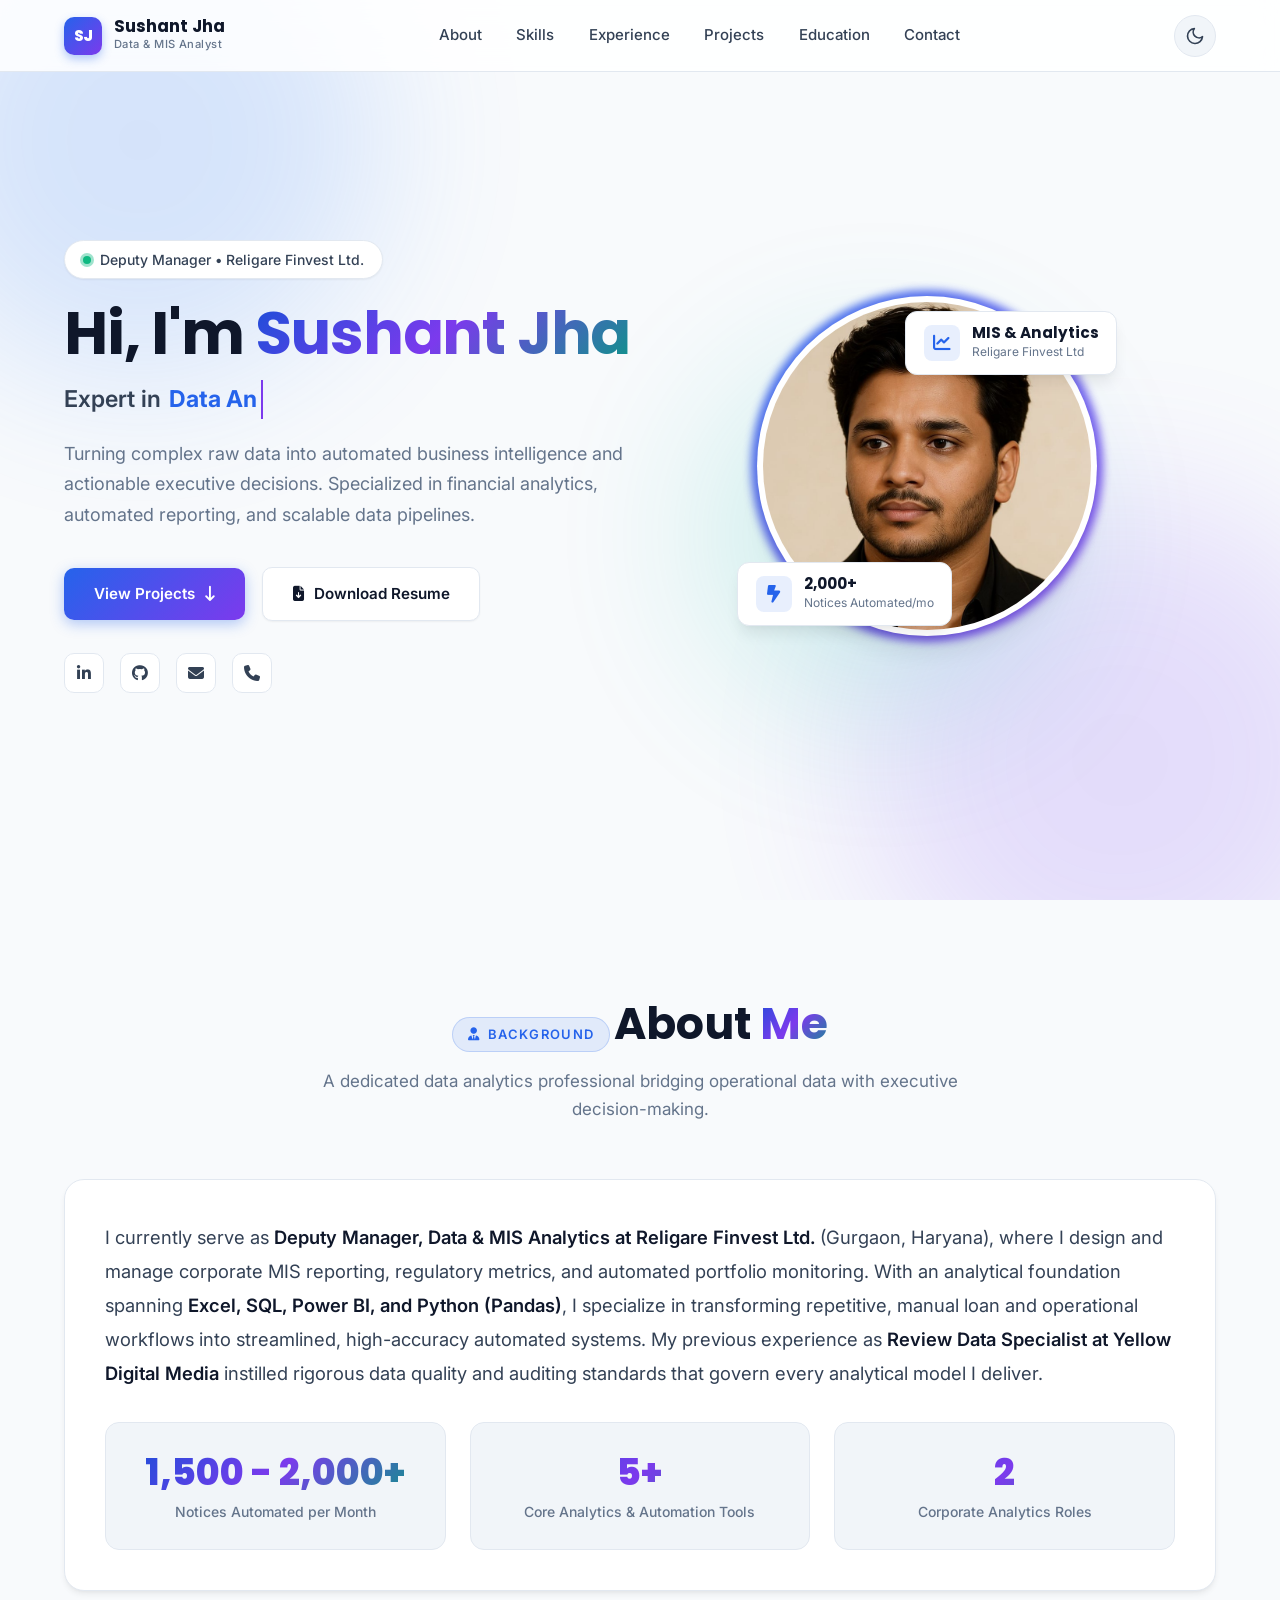
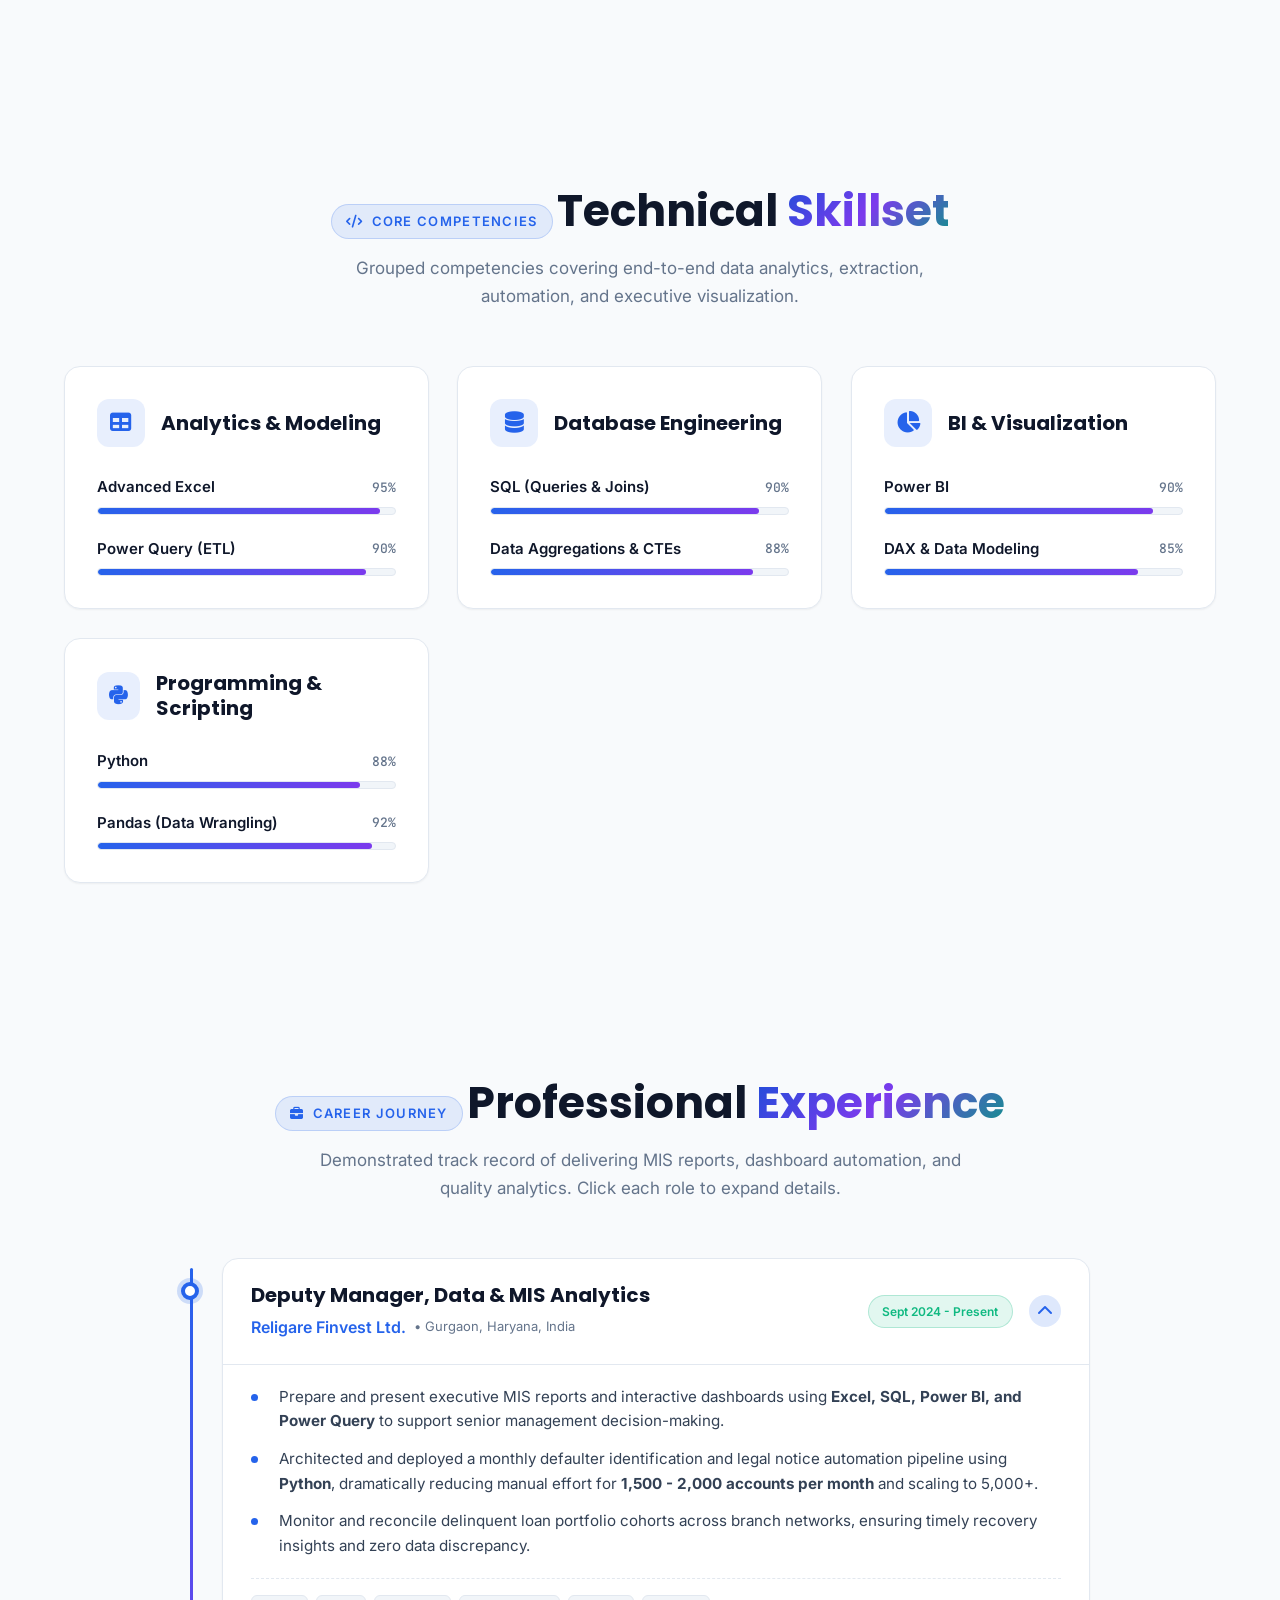
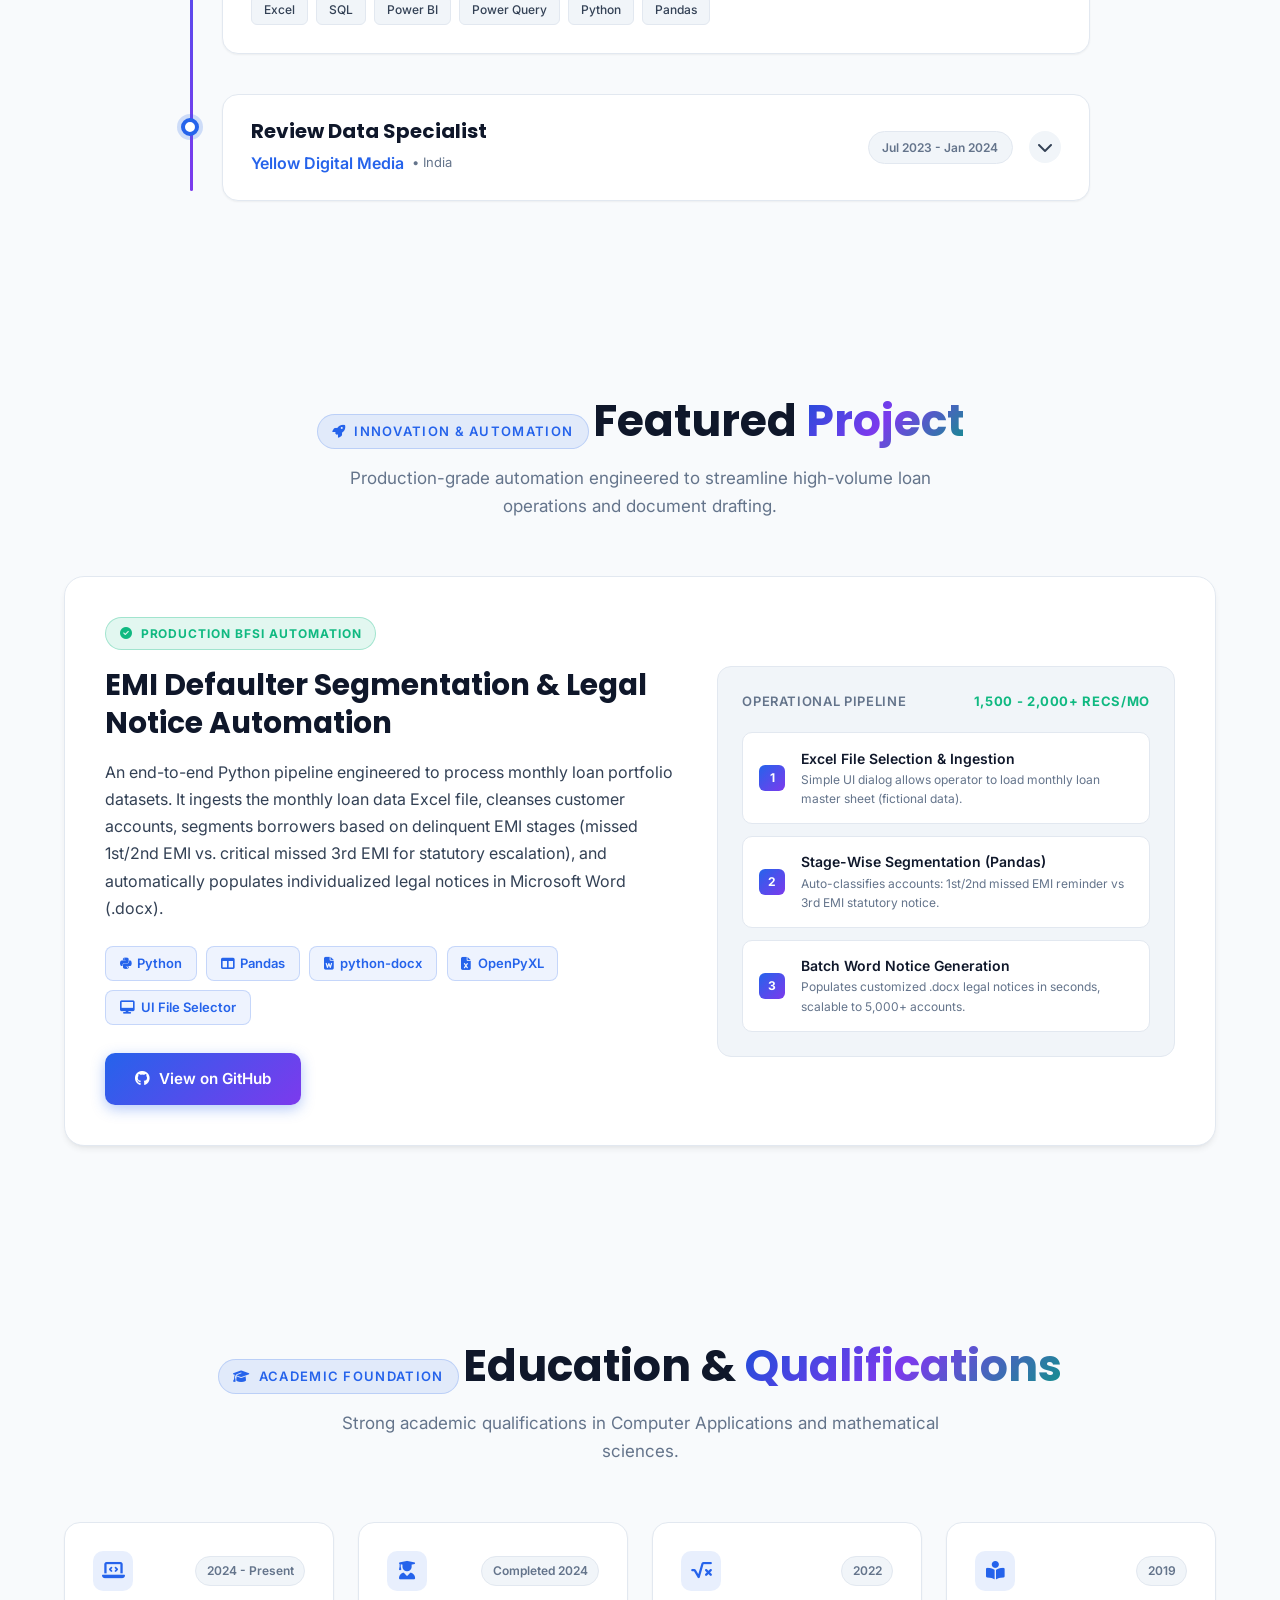
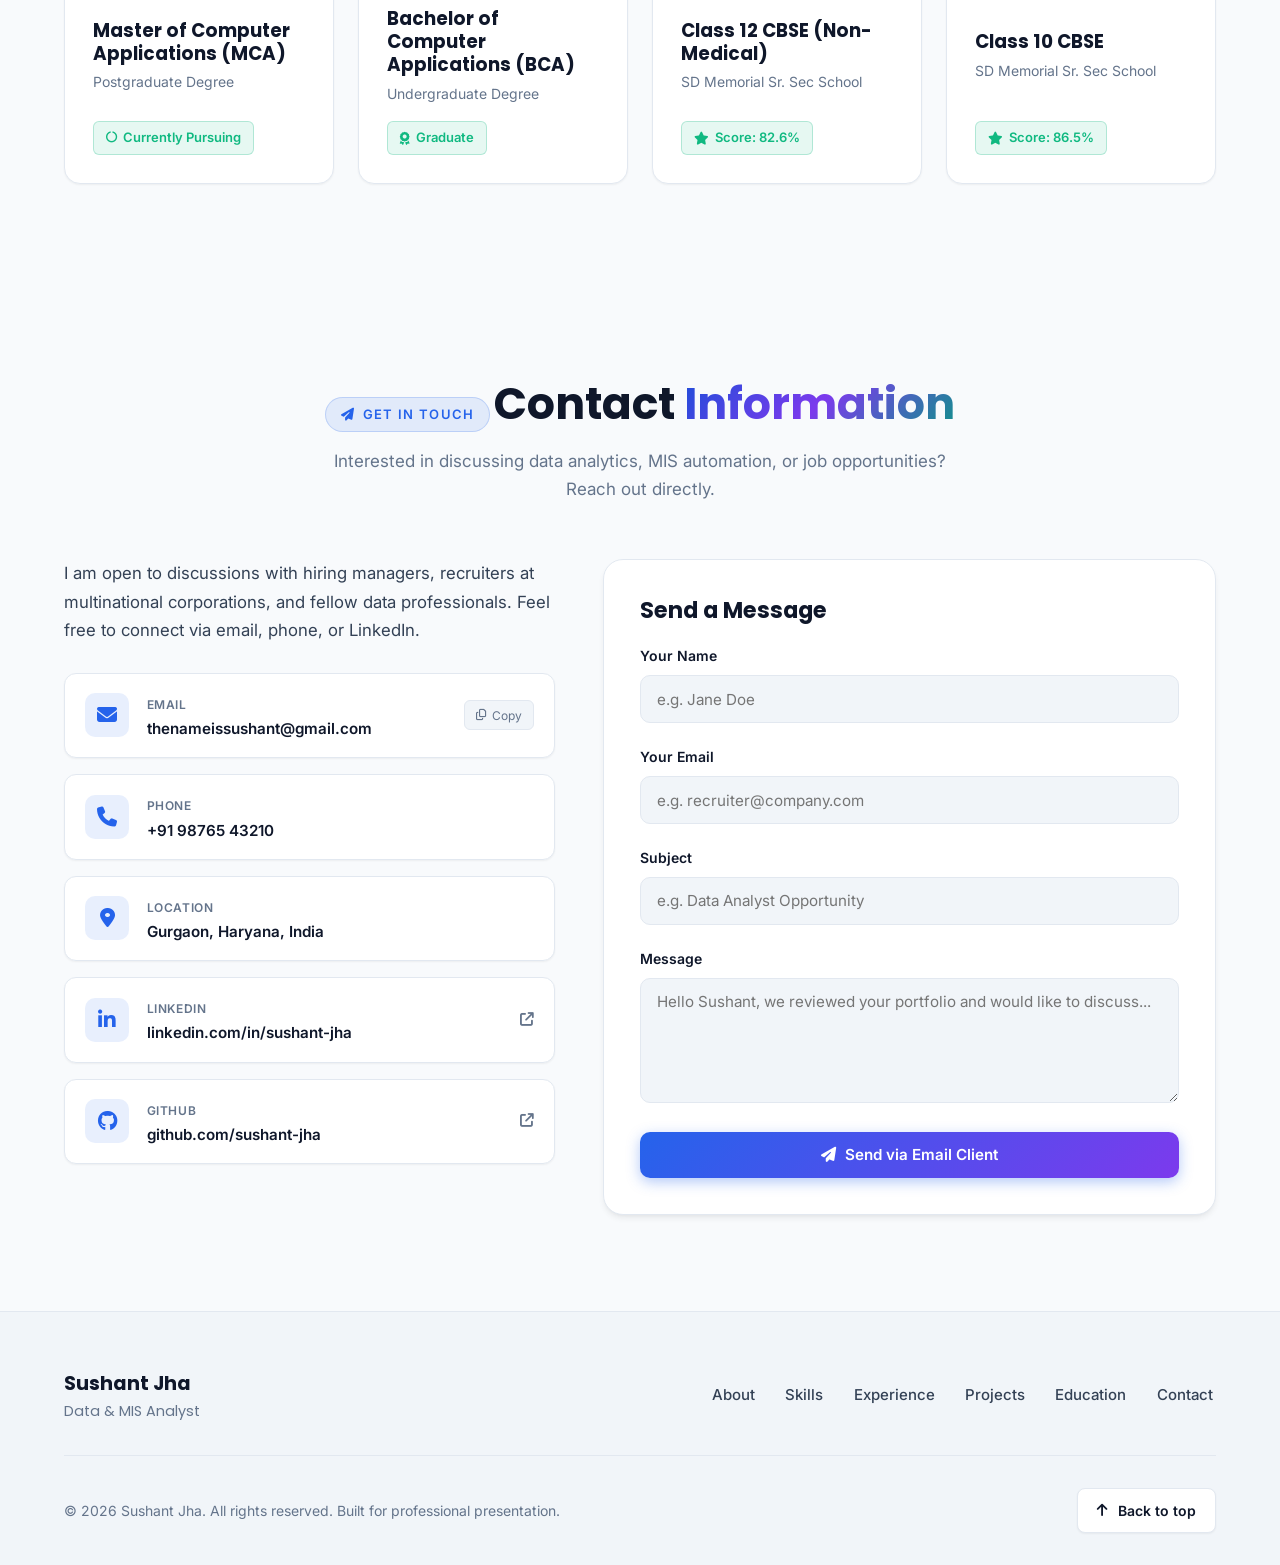
==== index.html @ 8750262b "Add files via upload" ====
<!DOCTYPE html>
<html lang="en" data-theme="light">
<head>
  <meta charset="UTF-8" />
  <meta name="viewport" content="width=device-width, initial-scale=1.0" />
  <title>Sushant Jha | Data & MIS Analyst</title>
  
  <!-- SEO & Social Meta Tags -->
  <meta name="description" content="Portfolio of Sushant Jha - Deputy Manager, Data & MIS Analytics at Religare Finvest Ltd. Specializing in Excel, SQL, Power BI, and Python automation." />
  <meta name="keywords" content="Sushant Jha, Data Analyst, MIS Analyst, Power BI, SQL, Python, Pandas, Excel, Religare Finvest, Portfolio" />
  <meta name="author" content="Sushant Jha" />
  
  <!-- Open Graph / Facebook / LinkedIn -->
  <meta property="og:type" content="website" />
  <meta property="og:title" content="Sushant Jha | Data & MIS Analyst" />
  <meta property="og:description" content="Professional portfolio of Sushant Jha. Turning complex raw data into automated business intelligence and actionable executive decisions." />
  <meta property="og:site_name" content="Sushant Jha Portfolio" />
  
  <!-- Twitter Card -->
  <meta name="twitter:card" content="summary_large_image" />
  <meta name="twitter:title" content="Sushant Jha | Data & MIS Analyst" />
  <meta name="twitter:description" content="Professional portfolio of Sushant Jha. Turning complex raw data into automated business intelligence and actionable executive decisions." />
  
  <!-- Favicon (Data analytics visual icon) -->
  <link rel="icon" type="image/svg+xml" href="data:image/svg+xml,<svg xmlns='http://www.w3.org/2000/svg' viewBox='0 0 24 24' fill='none' stroke='%232563eb' stroke-width='2.2' stroke-linecap='round' stroke-linejoin='round'><rect x='3' y='3' width='18' height='18' rx='4'/><path d='M8 17V12'/><path d='M12 17V8'/><path d='M16 17v-4'/></svg>" />

  <!-- Google Fonts: Inter & Poppins -->
  <link rel="preconnect" href="https://fonts.googleapis.com" />
  <link rel="preconnect" href="https://fonts.gstatic.com" crossorigin />
  <link href="https://fonts.googleapis.com/css2?family=Inter:wght@300;400;500;600;700;800&family=JetBrains+Mono:wght@400;500;600&family=Poppins:wght@500;600;700;800&display=swap" rel="stylesheet" />

  <!-- Font Awesome CDN for Icons -->
  <link rel="stylesheet" href="https://cdnjs.cloudflare.com/ajax/libs/font-awesome/6.5.1/css/all.min.css" integrity="sha512-DTOQO9RWCH3ppGqcWaEA1BIZOC6xxalwEsw9c2QQeAIftl+Vegovlnee1c9QX4TctnWMn13TZye+giMm8e2LwA==" crossorigin="anonymous" referrerpolicy="no-referrer" />

  <!-- Stylesheet -->
  <link rel="stylesheet" href="style.css" />
</head>
<body>

  <!-- Top Scroll Progress Bar -->
  <div id="scroll-progress" aria-hidden="true"></div>

  <!-- Sticky Navbar -->
  <header class="navbar" role="banner">
    <div class="container navbar-container">
      <!-- Brand Logo / Identity -->
      <a href="#hero" class="nav-brand" aria-label="Sushant Jha Portfolio Home">
        <div class="brand-badge" aria-hidden="true">SJ</div>
        <div class="brand-text">
          <span class="brand-name" data-config="name">Sushant Jha</span>
          <span class="brand-role" data-config="title">Data & MIS Analyst</span>
        </div>
      </a>

      <!-- Desktop & Mobile Navigation Menu -->
      <nav id="nav-menu" class="nav-menu" role="navigation" aria-label="Main Navigation">
        <a href="#about" class="nav-link">About</a>
        <a href="#skills" class="nav-link">Skills</a>
        <a href="#experience" class="nav-link">Experience</a>
        <a href="#projects" class="nav-link">Projects</a>
        <a href="#education" class="nav-link">Education</a>
        <a href="#contact" class="nav-link">Contact</a>
      </nav>

      <!-- Nav Actions (Theme Toggle & Hamburger) -->
      <div class="nav-actions">
        <!-- Day/Night Mode Switch -->
        <button id="theme-toggle-btn" class="theme-toggle" type="button" aria-label="Toggle theme mode" title="Toggle light and dark theme">
          <!-- Sun Icon (shown in dark mode) -->
          <svg class="sun-icon" viewBox="0 0 24 24" fill="none" stroke="currentColor" stroke-width="2" stroke-linecap="round" stroke-linejoin="round" aria-hidden="true">
            <circle cx="12" cy="12" r="5"></circle>
            <line x1="12" y1="1" x2="12" y2="3"></line>
            <line x1="12" y1="21" x2="12" y2="23"></line>
            <line x1="4.22" y1="4.22" x2="5.64" y2="5.64"></line>
            <line x1="18.36" y1="18.36" x2="19.78" y2="19.78"></line>
            <line x1="1" y1="12" x2="3" y2="12"></line>
            <line x1="21" y1="12" x2="23" y2="12"></line>
            <line x1="4.22" y1="19.78" x2="5.64" y2="18.36"></line>
            <line x1="18.36" y1="5.64" x2="19.78" y2="4.22"></line>
          </svg>
          <!-- Moon Icon (shown in light mode) -->
          <svg class="moon-icon" viewBox="0 0 24 24" fill="none" stroke="currentColor" stroke-width="2" stroke-linecap="round" stroke-linejoin="round" aria-hidden="true">
            <path d="M21 12.79A9 9 0 1 1 11.21 3 7 7 0 0 0 21 12.79z"></path>
          </svg>
        </button>

        <!-- Mobile Hamburger Button -->
        <button id="hamburger-btn" class="hamburger" type="button" aria-label="Toggle navigation drawer" aria-expanded="false" aria-controls="nav-menu">
          <span></span>
          <span></span>
          <span></span>
        </button>
      </div>
    </div>
  </header>

  <!-- Mobile Drawer Overlay Backdrop -->
  <div id="nav-overlay" class="nav-menu-overlay" aria-hidden="true"></div>

  <main id="main-content">

    <!-- ======================================================================
         1. HERO / INTRO SECTION
         ====================================================================== -->
    <section id="hero" class="hero" aria-label="Introduction">
      <!-- Background Ambient Glow Shapes -->
      <div class="hero-ambient" aria-hidden="true">
        <div class="ambient-orb orb-1"></div>
        <div class="ambient-orb orb-2"></div>
        <div class="ambient-orb orb-3"></div>
      </div>

      <div class="container">
        <div class="hero-grid">
          <!-- Left Column: Copy & CTAs -->
          <div class="hero-content reveal-left">
            <div class="hero-badge">
              <span class="status-dot"></span>
              <span>Deputy Manager &bull; Religare Finvest Ltd.</span>
            </div>

            <h1 class="hero-title">
              Hi, I'm <span class="name-highlight" data-config="name">Sushant Jha</span>
            </h1>

            <div class="hero-role-wrapper">
              <span>Expert in </span>
              <span id="typed-text" class="typed-text"></span>
            </div>

            <p class="hero-tagline">
              Turning complex raw data into automated business intelligence and actionable executive decisions. Specialized in financial analytics, automated reporting, and scalable data pipelines.
            </p>

            <div class="hero-cta">
              <a href="#projects" class="btn btn-primary">
                <span>View Projects</span>
                <i class="fa-solid fa-arrow-down-long" aria-hidden="true"></i>
              </a>
              <a href="./Sushant_Jha_Analyst.pdf" class="btn btn-secondary btn-resume" download>
                <i class="fa-solid fa-file-arrow-down" aria-hidden="true"></i>
                <span>Download Resume</span>
              </a>
            </div>

            <!-- Social Links -->
            <div class="hero-socials">
              <a href="https://www.linkedin.com/in/thenameissushant/" data-config="linkedin" class="social-icon-btn" aria-label="LinkedIn Profile" title="LinkedIn">
                <i class="fa-brands fa-linkedin-in" aria-hidden="true"></i>
              </a>
              <a href="https://github.com/thenameissushant" data-config="github" class="social-icon-btn" aria-label="GitHub Profile" title="GitHub">
                <i class="fa-brands fa-github" aria-hidden="true"></i>
              </a>
              <a href="mailto:@thenameissushant@gmail.com" data-config="email" class="social-icon-btn" aria-label="Send Email" title="Email Me">
                <i class="fa-solid fa-envelope" aria-hidden="true"></i>
              </a>
              <a href="#" data-config="phone" class="social-icon-btn" aria-label="Call Phone" title="Call Me">
                <i class="fa-solid fa-phone" aria-hidden="true"></i>
              </a>
            </div>
          </div>

          <!-- Right Column: Visual Avatar with Gradient Ring -->  
                <div class="avatar-wrapper">
                  <div class="avatar-gradient-ring" aria-hidden="true"></div>

                  <div class="avatar-container">
                    <img
                      id="profile-image"
                      class="profile-img"
                      src="./Sush.jpeg"
                      alt="Sushant Jha - Data & MIS Analyst"
                    />
                  </div>

                  <!-- Floating Stat Badges -->
                  <div class="floating-stat-badge stat-badge-1" aria-hidden="true">
                    <div class="stat-badge-icon">
                      <i class="fa-solid fa-bolt-lightning"></i>
                    </div>
                    <div class="stat-badge-info">
                      <h5>2,000+</h5>
                      <p>Notices Automated/mo</p>
                    </div>
                  </div>

                  <div class="floating-stat-badge stat-badge-2" aria-hidden="true">
                    <div class="stat-badge-icon">
                      <i class="fa-solid fa-chart-line"></i>
                    </div>
                    <div class="stat-badge-info">
                      <h5>MIS & Analytics</h5>
                      <p>Religare Finvest Ltd</p>
                    </div>
                  </div>
                </div>
              </div>
            </div>
          </div>
        </div>
      </div>
    </section>

    <!-- ======================================================================
         2. ABOUT SECTION
         ====================================================================== -->
    <section id="about" class="section" aria-label="About Me">
      <div class="container">
        <div class="section-header reveal">
          <span class="section-tag">
            <i class="fa-solid fa-user-tie" aria-hidden="true"></i>
            Background
          </span>
          <h2 class="section-title">
            About <span class="gradient-text">Me</span>
          </h2>
          <p class="section-subtitle">
            A dedicated data analytics professional bridging operational data with executive decision-making.
          </p>
        </div>

        <div class="about-grid">
          <div class="about-card reveal">
            <p class="about-narrative">
              I currently serve as <strong>Deputy Manager, Data & MIS Analytics at Religare Finvest Ltd.</strong> (Gurgaon, Haryana), where I design and manage corporate MIS reporting, regulatory metrics, and automated portfolio monitoring. With an analytical foundation spanning <strong>Excel, SQL, Power BI, and Python (Pandas)</strong>, I specialize in transforming repetitive, manual loan and operational workflows into streamlined, high-accuracy automated systems. My previous experience as <strong>Review Data Specialist at Yellow Digital Media</strong> instilled rigorous data quality and auditing standards that govern every analytical model I deliver.
            </p>

            <!-- 3 Animated Counters -->
            <div class="counters-grid">
              <div class="counter-item">
                <div class="counter-value-wrapper">
                  <span class="counter-number" data-target="1500-2000+">0</span>
                </div>
                <div class="counter-label">Notices Automated per Month</div>
              </div>

              <div class="counter-item">
                <div class="counter-value-wrapper">
                  <span class="counter-number" data-target="5+">0</span>
                </div>
                <div class="counter-label">Core Analytics & Automation Tools</div>
              </div>

              <div class="counter-item">
                <div class="counter-value-wrapper">
                  <span class="counter-number" data-target="2">0</span>
                </div>
                <div class="counter-label">Corporate Analytics Roles</div>
              </div>
            </div>
          </div>
        </div>
      </div>
    </section>

    <!-- ======================================================================
         3. SKILLS SECTION
         ====================================================================== -->
    <section id="skills" class="section" aria-label="Skills & Expertise">
      <div class="container">
        <div class="section-header reveal">
          <span class="section-tag">
            <i class="fa-solid fa-code" aria-hidden="true"></i>
            Core Competencies
          </span>
          <h2 class="section-title">
            Technical <span class="gradient-text">Skillset</span>
          </h2>
          <p class="section-subtitle">
            Grouped competencies covering end-to-end data analytics, extraction, automation, and executive visualization.
          </p>
        </div>

        <div class="skills-grid">
          <!-- Group 1: Analytics -->
          <div class="skill-category-card reveal delay-1">
            <div class="category-header">
              <div class="category-icon">
                <i class="fa-solid fa-table" aria-hidden="true"></i>
              </div>
              <h3 class="category-title">Analytics & Modeling</h3>
            </div>
            <div class="skill-list">
              <div class="skill-item">
                <div class="skill-meta">
                  <span class="skill-name">Advanced Excel</span>
                  <span class="skill-pct">95%</span>
                </div>
                <div class="skill-bar-bg">
                  <div class="skill-bar-fill" data-percent="95%"></div>
                </div>
              </div>
              <div class="skill-item">
                <div class="skill-meta">
                  <span class="skill-name">Power Query (ETL)</span>
                  <span class="skill-pct">90%</span>
                </div>
                <div class="skill-bar-bg">
                  <div class="skill-bar-fill" data-percent="90%"></div>
                </div>
              </div>
            </div>
          </div>

          <!-- Group 2: Database -->
          <div class="skill-category-card reveal delay-2">
            <div class="category-header">
              <div class="category-icon">
                <i class="fa-solid fa-database" aria-hidden="true"></i>
              </div>
              <h3 class="category-title">Database Engineering</h3>
            </div>
            <div class="skill-list">
              <div class="skill-item">
                <div class="skill-meta">
                  <span class="skill-name">SQL (Queries & Joins)</span>
                  <span class="skill-pct">90%</span>
                </div>
                <div class="skill-bar-bg">
                  <div class="skill-bar-fill" data-percent="90%"></div>
                </div>
              </div>
              <div class="skill-item">
                <div class="skill-meta">
                  <span class="skill-name">Data Aggregations & CTEs</span>
                  <span class="skill-pct">88%</span>
                </div>
                <div class="skill-bar-bg">
                  <div class="skill-bar-fill" data-percent="88%"></div>
                </div>
              </div>
            </div>
          </div>

          <!-- Group 3: Visualization -->
          <div class="skill-category-card reveal delay-3">
            <div class="category-header">
              <div class="category-icon">
                <i class="fa-solid fa-chart-pie" aria-hidden="true"></i>
              </div>
              <h3 class="category-title">BI & Visualization</h3>
            </div>
            <div class="skill-list">
              <div class="skill-item">
                <div class="skill-meta">
                  <span class="skill-name">Power BI</span>
                  <span class="skill-pct">90%</span>
                </div>
                <div class="skill-bar-bg">
                  <div class="skill-bar-fill" data-percent="90%"></div>
                </div>
              </div>
              <div class="skill-item">
                <div class="skill-meta">
                  <span class="skill-name">DAX & Data Modeling</span>
                  <span class="skill-pct">85%</span>
                </div>
                <div class="skill-bar-bg">
                  <div class="skill-bar-fill" data-percent="85%"></div>
                </div>
              </div>
            </div>
          </div>

          <!-- Group 4: Programming & Automation -->
          <div class="skill-category-card reveal delay-4">
            <div class="category-header">
              <div class="category-icon">
                <i class="fa-brands fa-python" aria-hidden="true"></i>
              </div>
              <h3 class="category-title">Programming & Scripting</h3>
            </div>
            <div class="skill-list">
              <div class="skill-item">
                <div class="skill-meta">
                  <span class="skill-name">Python</span>
                  <span class="skill-pct">88%</span>
                </div>
                <div class="skill-bar-bg">
                  <div class="skill-bar-fill" data-percent="88%"></div>
                </div>
              </div>
              <div class="skill-item">
                <div class="skill-meta">
                  <span class="skill-name">Pandas (Data Wrangling)</span>
                  <span class="skill-pct">92%</span>
                </div>
                <div class="skill-bar-bg">
                  <div class="skill-bar-fill" data-percent="92%"></div>
                </div>
              </div>
            </div>
          </div>
        </div>
      </div>
    </section>

    <!-- ======================================================================
         4. EXPERIENCE SECTION (Vertical Timeline with Accordion)
         ====================================================================== -->
    <section id="experience" class="section" aria-label="Work Experience">
      <div class="container">
        <div class="section-header reveal">
          <span class="section-tag">
            <i class="fa-solid fa-briefcase" aria-hidden="true"></i>
            Career Journey
          </span>
          <h2 class="section-title">
            Professional <span class="gradient-text">Experience</span>
          </h2>
          <p class="section-subtitle">
            Demonstrated track record of delivering MIS reports, dashboard automation, and quality analytics. Click each role to expand details.
          </p>
        </div>

        <div class="timeline">
          <!-- Role 1: Religare Finvest Ltd. -->
          <div class="timeline-item reveal" data-item="1">
            <div class="timeline-node" aria-hidden="true"></div>
            <div class="timeline-card">
              <div class="timeline-card-header" tabindex="0" role="button" aria-expanded="true">
                <div class="timeline-header-main">
                  <h3 class="timeline-role">Deputy Manager, Data & MIS Analytics</h3>
                  <div class="timeline-company">
                    <span>Religare Finvest Ltd.</span>
                    <span class="company-location">&bull; Gurgaon, Haryana, India</span>
                  </div>
                </div>
                <div class="timeline-meta">
                  <span class="timeline-badge current">Sept 2024 - Present</span>
                  <div class="timeline-toggle-icon" aria-hidden="true">
                    <i class="fa-solid fa-chevron-down"></i>
                  </div>
                </div>
              </div>

              <div class="timeline-body">
                <ul class="timeline-highlights">
                  <li>
                    Prepare and present executive MIS reports and interactive dashboards using <strong>Excel, SQL, Power BI, and Power Query</strong> to support senior management decision-making.
                  </li>
                  <li>
                    Architected and deployed a monthly defaulter identification and legal notice automation pipeline using <strong>Python</strong>, dramatically reducing manual effort for <strong>1,500 - 2,000 accounts per month</strong> and scaling to 5,000+.
                  </li>
                  <li>
                    Monitor and reconcile delinquent loan portfolio cohorts across branch networks, ensuring timely recovery insights and zero data discrepancy.
                  </li>
                </ul>

                <div class="timeline-skills-used">
                  <span class="skill-pill">Excel</span>
                  <span class="skill-pill">SQL</span>
                  <span class="skill-pill">Power BI</span>
                  <span class="skill-pill">Power Query</span>
                  <span class="skill-pill">Python</span>
                  <span class="skill-pill">Pandas</span>
                </div>
              </div>
            </div>
          </div>

          <!-- Role 2: Yellow Digital Media -->
          <div class="timeline-item reveal delay-1" data-item="2">
            <div class="timeline-node" aria-hidden="true"></div>
            <div class="timeline-card">
              <div class="timeline-card-header" tabindex="0" role="button" aria-expanded="false">
                <div class="timeline-header-main">
                  <h3 class="timeline-role">Review Data Specialist</h3>
                  <div class="timeline-company">
                    <span>Yellow Digital Media</span>
                    <span class="company-location">&bull; India</span>
                  </div>
                </div>
                <div class="timeline-meta">
                  <span class="timeline-badge">Jul 2023 - Jan 2024</span>
                  <div class="timeline-toggle-icon" aria-hidden="true">
                    <i class="fa-solid fa-chevron-down"></i>
                  </div>
                </div>
              </div>

              <div class="timeline-body">
                <ul class="timeline-highlights">
                  <li>
                    Reviewed and quality-checked extensive client and digital datasets to keep organizational records accurate, consistent, and reliable.
                  </li>
                  <li>
                    Identified data anomalies, structured irregular incoming feeds, and collaborated with cross-functional teams to enforce continuous data hygiene.
                  </li>
                </ul>

                <div class="timeline-skills-used">
                  <span class="skill-pill">Data Auditing</span>
                  <span class="skill-pill">Quality Control</span>
                  <span class="skill-pill">Spreadsheets</span>
                  <span class="skill-pill">Data Verification</span>
                </div>
              </div>
            </div>
          </div>
        </div>
      </div>
    </section>

    <!-- ======================================================================
         5. FEATURED PROJECT SECTION
         ====================================================================== -->
    <section id="projects" class="section" aria-label="Featured Projects">
      <div class="container">
        <div class="section-header reveal">
          <span class="section-tag">
            <i class="fa-solid fa-rocket" aria-hidden="true"></i>
            Innovation & Automation
          </span>
          <h2 class="section-title">
            Featured <span class="gradient-text">Project</span>
          </h2>
          <p class="section-subtitle">
            Production-grade automation engineered to streamline high-volume loan operations and document drafting.
          </p>
        </div>

        <div class="project-card reveal">
          <div class="project-grid">
            <!-- Left: Project Narrative & Links -->
            <div class="project-details">
              <div class="project-header-badge">
                <i class="fa-solid fa-check-circle" aria-hidden="true"></i>
                Production BFSI Automation
              </div>

              <h3 class="project-title">
                EMI Defaulter Segmentation & Legal Notice Automation
              </h3>

              <p class="project-desc">
                An end-to-end Python pipeline engineered to process monthly loan portfolio datasets. It ingests the monthly loan data Excel file, cleanses customer accounts, segments borrowers based on delinquent EMI stages (missed 1st/2nd EMI vs. critical missed 3rd EMI for statutory escalation), and automatically populates individualized legal notices in Microsoft Word (.docx).
              </p>

              <div class="project-tags">
                <span class="tech-tag">
                  <i class="fa-brands fa-python" aria-hidden="true"></i> Python
                </span>
                <span class="tech-tag">
                  <i class="fa-solid fa-table-columns" aria-hidden="true"></i> Pandas
                </span>
                <span class="tech-tag">
                  <i class="fa-solid fa-file-word" aria-hidden="true"></i> python-docx
                </span>
                <span class="tech-tag">
                  <i class="fa-solid fa-file-excel" aria-hidden="true"></i> OpenPyXL
                </span>
                <span class="tech-tag">
                  <i class="fa-solid fa-desktop" aria-hidden="true"></i> UI File Selector
                </span>
              </div>

              <div class="project-actions">
                <a id="project-github-link" href="#" class="btn btn-primary" target="_blank" rel="noopener noreferrer">
                  <i class="fa-brands fa-github" aria-hidden="true"></i>
                  <span>View on GitHub</span>
                </a>
                <a id="project-demo-link" href="#" class="btn btn-secondary" target="_blank" rel="noopener noreferrer">
                  <i class="fa-solid fa-arrow-up-right-from-square" aria-hidden="true"></i>
                  <span>Live Demo</span>
                </a>
              </div>
            </div>

            <!-- Right: Interactive Architecture Preview -->
            <div class="project-visual-preview">
              <div class="pipeline-header">
                <span>Operational Pipeline</span>
                <span style="color: #10b981; font-weight: 700;">1,500 - 2,000+ Recs/mo</span>
              </div>

              <div class="pipeline-steps">
                <div class="pipeline-step">
                  <div class="step-num">1</div>
                  <div class="step-content">
                    <div class="step-title">Excel File Selection & Ingestion</div>
                    <div class="step-desc">Simple UI dialog allows operator to load monthly loan master sheet (fictional data).</div>
                  </div>
                </div>

                <div class="pipeline-step">
                  <div class="step-num">2</div>
                  <div class="step-content">
                    <div class="step-title">Stage-Wise Segmentation (Pandas)</div>
                    <div class="step-desc">Auto-classifies accounts: 1st/2nd missed EMI reminder vs 3rd EMI statutory notice.</div>
                  </div>
                </div>

                <div class="pipeline-step">
                  <div class="step-num">3</div>
                  <div class="step-content">
                    <div class="step-title">Batch Word Notice Generation</div>
                    <div class="step-desc">Populates customized .docx legal notices in seconds, scalable to 5,000+ accounts.</div>
                  </div>
                </div>
              </div>
            </div>
          </div>
        </div>
      </div>
    </section>

    <!-- ======================================================================
         6. EDUCATION SECTION
         ====================================================================== -->
    <section id="education" class="section" aria-label="Education">
      <div class="container">
        <div class="section-header reveal">
          <span class="section-tag">
            <i class="fa-solid fa-graduation-cap" aria-hidden="true"></i>
            Academic Foundation
          </span>
          <h2 class="section-title">
            Education & <span class="gradient-text">Qualifications</span>
          </h2>
          <p class="section-subtitle">
            Strong academic qualifications in Computer Applications and mathematical sciences.
          </p>
        </div>

        <div class="education-grid">
          <!-- Degree 1: MCA -->
          <div class="education-card reveal delay-1">
            <div class="edu-badge-row">
              <div class="edu-icon">
                <i class="fa-solid fa-laptop-code" aria-hidden="true"></i>
              </div>
              <span class="edu-period">2024 - Present</span>
            </div>
            <div>
              <h3 class="edu-degree">Master of Computer Applications (MCA)</h3>
              <p class="edu-institution">Postgraduate Degree</p>
            </div>
            <div class="edu-score">
              <i class="fa-solid fa-circle-notch fa-spin" style="font-size: 0.7rem;" aria-hidden="true"></i>
              <span>Currently Pursuing</span>
            </div>
          </div>

          <!-- Degree 2: BCA -->
          <div class="education-card reveal delay-2">
            <div class="edu-badge-row">
              <div class="edu-icon">
                <i class="fa-solid fa-user-graduate" aria-hidden="true"></i>
              </div>
              <span class="edu-period">Completed 2024</span>
            </div>
            <div>
              <h3 class="edu-degree">Bachelor of Computer Applications (BCA)</h3>
              <p class="edu-institution">Undergraduate Degree</p>
            </div>
            <div class="edu-score">
              <i class="fa-solid fa-award" aria-hidden="true"></i>
              <span>Graduate</span>
            </div>
          </div>

          <!-- Schooling: Class 12 -->
          <div class="education-card reveal delay-3">
            <div class="edu-badge-row">
              <div class="edu-icon">
                <i class="fa-solid fa-square-root-variable" aria-hidden="true"></i>
              </div>
              <span class="edu-period">2022</span>
            </div>
            <div>
              <h3 class="edu-degree">Class 12 CBSE (Non-Medical)</h3>
              <p class="edu-institution">SD Memorial Sr. Sec School</p>
            </div>
            <div class="edu-score">
              <i class="fa-solid fa-star" aria-hidden="true"></i>
              <span>Score: 82.6%</span>
            </div>
          </div>

          <!-- Schooling: Class 10 -->
          <div class="education-card reveal delay-4">
            <div class="edu-badge-row">
              <div class="edu-icon">
                <i class="fa-solid fa-book-open-reader" aria-hidden="true"></i>
              </div>
              <span class="edu-period">2019</span>
            </div>
            <div>
              <h3 class="edu-degree">Class 10 CBSE</h3>
              <p class="edu-institution">SD Memorial Sr. Sec School</p>
            </div>
            <div class="edu-score">
              <i class="fa-solid fa-star" aria-hidden="true"></i>
              <span>Score: 86.5%</span>
            </div>
          </div>
        </div>
      </div>
    </section>

    <!-- ======================================================================
         7. CONTACT SECTION
         ====================================================================== -->
    <section id="contact" class="section" aria-label="Contact Sushant Jha">
      <div class="container">
        <div class="section-header reveal">
          <span class="section-tag">
            <i class="fa-solid fa-paper-plane" aria-hidden="true"></i>
            Get In Touch
          </span>
          <h2 class="section-title">
            Contact <span class="gradient-text">Information</span>
          </h2>
          <p class="section-subtitle">
            Interested in discussing data analytics, MIS automation, or job opportunities? Reach out directly.
          </p>
        </div>

        <div class="contact-grid">
          <!-- Left: Direct Contact Details -->
          <div class="contact-info-panel reveal-left">
            <p class="contact-intro-text">
              I am open to discussions with hiring managers, recruiters at multinational corporations, and fellow data professionals. Feel free to connect via email, phone, or LinkedIn.
            </p>

            <div class="contact-methods">
              <!-- Email Card -->
              <div class="contact-method-card">
                <div class="method-icon">
                  <i class="fa-solid fa-envelope" aria-hidden="true"></i>
                </div>
                <div class="method-details">
                  <span class="method-title">Email</span>
                  <div class="method-value">
                    <a href="#" data-config="email" class="config-email-text">thenameissushant@gmail.com</a>
                  </div>
                </div>
                <button id="copy-email-btn" type="button" class="copy-btn" title="Copy email address" aria-label="Copy email address">
                  <i class="fa-regular fa-copy" aria-hidden="true"></i>
                  <span>Copy</span>
                </button>
              </div>

              <!-- Phone Card -->
              <a href="#" data-config="phone" class="contact-method-card">
                <div class="method-icon">
                  <i class="fa-solid fa-phone" aria-hidden="true"></i>
                </div>
                <div class="method-details">
                  <span class="method-title">Phone</span>
                  <div class="method-value config-phone-text">+91 9XXXXXXXXX</div>
                </div>
              </a>

              <!-- Location Card -->
              <div class="contact-method-card">
                <div class="method-icon">
                  <i class="fa-solid fa-location-dot" aria-hidden="true"></i>
                </div>
                <div class="method-details">
                  <span class="method-title">Location</span>
                  <div class="method-value" data-config="location">Gurgaon, Haryana, India</div>
                </div>
              </div>

              <!-- LinkedIn Card -->
              <a href="https://www.linkedin.com/in/thenameissushant/" data-config="linkedin" class="contact-method-card" target="_blank" rel="noopener noreferrer">
                <div class="method-icon">
                  <i class="fa-brands fa-linkedin-in" aria-hidden="true"></i>
                </div>
                <div class="method-details">
                  <span class="method-title">LinkedIn</span>
                  <div class="method-value">linkedin.com/in/sushant-jha</div>
                </div>
                <i class="fa-solid fa-arrow-up-right-from-square" style="color: var(--text-muted); font-size: 0.85rem;" aria-hidden="true"></i>
              </a>

              <!-- GitHub Card -->
              <a href="https://github.com/thenameissushant" data-config="github" class="contact-method-card" target="_blank" rel="noopener noreferrer">
                <div class="method-icon">
                  <i class="fa-brands fa-github" aria-hidden="true"></i>
                </div>
                <div class="method-details">
                  <span class="method-title">GitHub</span>
                  <div class="method-value">github.com/sushant-jha</div>
                </div>
                <i class="fa-solid fa-arrow-up-right-from-square" style="color: var(--text-muted); font-size: 0.85rem;" aria-hidden="true"></i>
              </a>
            </div>
          </div>

          <!-- Right: Interactive Mailto Contact Form -->
          <div class="contact-form-wrapper reveal-right">
            <h3 style="font-size: 1.4rem; margin-bottom: 1.25rem;">Send a Message</h3>
            <form id="portfolio-contact-form">
              <div class="form-group">
                <label for="form-name" class="form-label">Your Name</label>
                <input type="text" id="form-name" class="form-input" placeholder="e.g. Jane Doe" required />
              </div>

              <div class="form-group">
                <label for="form-email" class="form-label">Your Email</label>
                <input type="email" id="form-email" class="form-input" placeholder="e.g. recruiter@company.com" required />
              </div>

              <div class="form-group">
                <label for="form-subject" class="form-label">Subject</label>
                <input type="text" id="form-subject" class="form-input" placeholder="e.g. Data Analyst Opportunity" />
              </div>

              <div class="form-group">
                <label for="form-message" class="form-label">Message</label>
                <textarea id="form-message" class="form-textarea" placeholder="Hello Sushant, we reviewed your portfolio and would like to discuss..." required></textarea>
              </div>

              <button type="submit" class="btn btn-primary" style="width: 100%;">
                <i class="fa-solid fa-paper-plane" aria-hidden="true"></i>
                <span>Send via Email Client</span>
              </button>
            </form>
          </div>
        </div>
      </div>
    </section>

  </main>

  <!-- ======================================================================
       8. FOOTER
       ====================================================================== -->
  <footer class="site-footer" role="contentinfo">
    <div class="container">
      <div class="footer-top">
        <div class="footer-brand">
          <span data-config="name">Sushant Jha</span>
          <span style="font-size: 0.9rem; font-weight: 400; color: var(--text-muted); display: block;">Data & MIS Analyst</span>
        </div>

        <div class="footer-links">
          <a href="#about" class="nav-link">About</a>
          <a href="#skills" class="nav-link">Skills</a>
          <a href="#experience" class="nav-link">Experience</a>
          <a href="#projects" class="nav-link">Projects</a>
          <a href="#education" class="nav-link">Education</a>
          <a href="#contact" class="nav-link">Contact</a>
        </div>
      </div>

      <div class="footer-bottom">
        <div>
          &copy; <span id="current-year">2026</span> <span data-config="name">Sushant Jha</span>. All rights reserved. Built for professional presentation.
        </div>
        <div>
          <a href="#hero" class="btn btn-secondary btn-sm" aria-label="Back to top of page">
            <i class="fa-solid fa-arrow-up" aria-hidden="true"></i>
            <span>Back to top</span>
          </a>
        </div>
      </div>
    </div>
  </footer>

  <!-- Floating Back to Top Button -->
  <button id="back-to-top" class="back-to-top-btn" type="button" aria-label="Scroll to top" title="Scroll to top">
    <i class="fa-solid fa-arrow-up" aria-hidden="true"></i>
  </button>

  <!-- Main JavaScript File -->
  <script src="script.js"></script>
</body>
</html>
---- style.css ----
/* ==========================================================================
   SUSHANT JHA - DATA & MIS ANALYST PORTFOLIO
   Stylesheet: style.css
   Corporate-professional design with Blue-to-Purple gradient palette & Teal accents
   Supports Light & Dark modes via CSS Custom Properties
   ========================================================================== */

@import url('https://fonts.googleapis.com/css2?family=Inter:wght@300;400;500;600;700;800&family=Poppins:wght@500;600;700;800&family=JetBrains+Mono:wght@400;500;600&display=swap');

/* --- Theme Variables --- */
:root {
  /* Color Palette - Light Mode */
  --bg-primary: #f8fafc;
  --bg-secondary: #f1f5f9;
  --bg-card: #ffffff;
  --bg-card-hover: #ffffff;
  --bg-elevated: #ffffff;
  --bg-glass: rgba(255, 255, 255, 0.85);
  
  --text-primary: #0f172a;
  --text-secondary: #334155;
  --text-muted: #64748b;
  --border-color: #e2e8f0;
  --border-subtle: #cbd5e1;

  /* Accent Gradients: Blue -> Purple with Teal highlights */
  --accent-blue: #2563eb;
  --accent-purple: #7c3aed;
  --accent-teal: #0d9488;
  --accent-teal-light: #14b8a6;
  --accent-cyan: #06b6d4;
  
  --gradient-primary: linear-gradient(135deg, #2563eb 0%, #7c3aed 100%);
  --gradient-hover: linear-gradient(135deg, #1d4ed8 0%, #6d28d9 100%);
  --gradient-teal: linear-gradient(135deg, #0d9488 0%, #2563eb 100%);
  --gradient-text: linear-gradient(135deg, #1d4ed8 0%, #7c3aed 50%, #0d9488 100%);
  --gradient-border: linear-gradient(135deg, rgba(37, 99, 235, 0.4), rgba(124, 58, 237, 0.4));

  /* Shadows */
  --shadow-sm: 0 1px 2px 0 rgba(0, 0, 0, 0.05);
  --shadow-md: 0 4px 6px -1px rgba(0, 0, 0, 0.07), 0 2px 4px -2px rgba(0, 0, 0, 0.05);
  --shadow-lg: 0 10px 15px -3px rgba(0, 0, 0, 0.08), 0 4px 6px -4px rgba(0, 0, 0, 0.04);
  --shadow-xl: 0 20px 25px -5px rgba(0, 0, 0, 0.08), 0 8px 10px -6px rgba(0, 0, 0, 0.04);
  --shadow-glow: 0 0 25px rgba(99, 102, 241, 0.2);

  /* Nav & UI */
  --nav-height: 72px;
  --progress-color: #2563eb;
  --code-bg: #f1f5f9;
  --code-text: #0f172a;
}

[data-theme="dark"] {
  /* Color Palette - Dark Mode */
  --bg-primary: #0a0e17;
  --bg-secondary: #111827;
  --bg-card: #151d2e;
  --bg-card-hover: #1c263c;
  --bg-elevated: #1e293b;
  --bg-glass: rgba(10, 14, 23, 0.88);

  --text-primary: #f8fafc;
  --text-secondary: #cbd5e1;
  --text-muted: #94a3b8;
  --border-color: #1e293b;
  --border-subtle: #334155;

  --accent-blue: #3b82f6;
  --accent-purple: #8b5cf6;
  --accent-teal: #14b8a6;
  --accent-teal-light: #2dd4bf;
  --accent-cyan: #22d3ee;

  --gradient-primary: linear-gradient(135deg, #3b82f6 0%, #8b5cf6 100%);
  --gradient-hover: linear-gradient(135deg, #2563eb 0%, #7c3aed 100%);
  --gradient-teal: linear-gradient(135deg, #14b8a6 0%, #3b82f6 100%);
  --gradient-text: linear-gradient(135deg, #60a5fa 0%, #a78bfa 50%, #2dd4bf 100%);
  --gradient-border: linear-gradient(135deg, rgba(59, 130, 246, 0.5), rgba(139, 92, 246, 0.5));

  --shadow-sm: 0 1px 3px 0 rgba(0, 0, 0, 0.3);
  --shadow-md: 0 4px 6px -1px rgba(0, 0, 0, 0.4), 0 2px 4px -2px rgba(0, 0, 0, 0.3);
  --shadow-lg: 0 10px 15px -3px rgba(0, 0, 0, 0.5), 0 4px 6px -4px rgba(0, 0, 0, 0.4);
  --shadow-xl: 0 20px 25px -5px rgba(0, 0, 0, 0.6), 0 8px 10px -6px rgba(0, 0, 0, 0.5);
  --shadow-glow: 0 0 30px rgba(124, 58, 237, 0.28);

  --progress-color: #8b5cf6;
  --code-bg: #0f172a;
  --code-text: #38bdf8;
}

/* --- Base & Reset --- */
*, *::before, *::after {
  box-sizing: border-box;
  margin: 0;
  padding: 0;
}

html {
  scroll-behavior: smooth;
  font-size: 16px;
  -webkit-text-size-adjust: 100%;
}

body {
  font-family: 'Inter', -apple-system, BlinkMacSystemFont, 'Segoe UI', Roboto, Oxygen, Ubuntu, Cantarell, sans-serif;
  background-color: var(--bg-primary);
  color: var(--text-primary);
  line-height: 1.65;
  overflow-x: hidden;
  transition: background-color 0.35s ease, color 0.35s ease;
}

h1, h2, h3, h4, h5, h6 {
  font-family: 'Poppins', sans-serif;
  color: var(--text-primary);
  font-weight: 700;
  line-height: 1.25;
}

a {
  color: inherit;
  text-decoration: none;
  transition: color 0.2s ease;
}

button {
  font-family: inherit;
  cursor: pointer;
  border: none;
  background: none;
  color: inherit;
}

ul {
  list-style: none;
}

img {
  .profile-img {
  display: block;
  width: 150px;
  height: 150px;
  object-fit: cover;
  border-radius: 50%;
}
}

/* Accessibility Focus States */
:focus-visible {
  outline: 2px solid var(--accent-purple);
  outline-offset: 3px;
  border-radius: 4px;
}

/* --- Scroll Progress Bar --- */
#scroll-progress {
  position: fixed;
  top: 0;
  left: 0;
  height: 3.5px;
  width: 0%;
  background: var(--gradient-primary);
  z-index: 1000;
  transition: width 0.1s ease-out;
  box-shadow: 0 0 10px var(--accent-blue);
}

/* --- Layout Container --- */
.container {
  width: 100%;
  max-width: 1200px;
  margin: 0 auto;
  padding: 0 1.5rem;
}

.section {
  padding: 6rem 0;
  position: relative;
}

@media (max-width: 768px) {
  .section {
    padding: 4rem 0;
  }
}

/* Section Header */
.section-header {
  text-align: center;
  margin-bottom: 3.5rem;
}

.section-tag {
  display: inline-flex;
  align-items: center;
  gap: 0.5rem;
  font-size: 0.8125rem;
  font-weight: 600;
  text-transform: uppercase;
  letter-spacing: 0.1em;
  padding: 0.35rem 0.9rem;
  border-radius: 9999px;
  background: rgba(37, 99, 235, 0.1);
  color: var(--accent-blue);
  border: 1px solid rgba(37, 99, 235, 0.2);
  margin-bottom: 0.85rem;
}

[data-theme="dark"] .section-tag {
  background: rgba(139, 92, 246, 0.15);
  color: var(--accent-teal-light);
  border-color: rgba(139, 92, 246, 0.3);
}

.section-title {
  font-size: 2.25rem;
  margin-bottom: 1rem;
  position: relative;
  display: inline-block;
}

@media (min-width: 768px) {
  .section-title {
    font-size: 2.75rem;
  }
}

.section-title span.gradient-text {
  background: var(--gradient-text);
  -webkit-background-clip: text;
  -webkit-text-fill-color: transparent;
}

.section-subtitle {
  color: var(--text-muted);
  max-width: 650px;
  margin: 0 auto;
  font-size: 1.0625rem;
}

/* --- Sticky Navigation --- */
.navbar {
  position: fixed;
  top: 0;
  left: 0;
  width: 100%;
  height: var(--nav-height);
  background: var(--bg-glass);
  backdrop-filter: blur(14px);
  -webkit-backdrop-filter: blur(14px);
  border-bottom: 1px solid var(--border-color);
  z-index: 999;
  transition: all 0.3s ease;
}

.navbar.scrolled {
  box-shadow: var(--shadow-md);
  height: 64px;
}

.navbar-container {
  display: flex;
  align-items: center;
  justify-content: space-between;
  height: 100%;
}

.nav-brand {
  display: flex;
  align-items: center;
  gap: 0.75rem;
  font-weight: 700;
  font-size: 1.25rem;
  font-family: 'Poppins', sans-serif;
}

.brand-badge {
  width: 38px;
  height: 38px;
  border-radius: 10px;
  background: var(--gradient-primary);
  color: #ffffff;
  display: flex;
  align-items: center;
  justify-content: center;
  font-weight: 800;
  font-size: 0.95rem;
  letter-spacing: -0.05em;
  box-shadow: 0 4px 10px rgba(37, 99, 235, 0.35);
  transition: transform 0.3s ease;
}

.nav-brand:hover .brand-badge {
  transform: rotate(-6deg) scale(1.05);
}

.brand-text {
  display: flex;
  flex-direction: column;
}

.brand-name {
  color: var(--text-primary);
  font-size: 1.05rem;
  line-height: 1.1;
}

.brand-role {
  font-size: 0.7rem;
  font-family: 'Inter', sans-serif;
  color: var(--text-muted);
  font-weight: 500;
  letter-spacing: 0.04em;
}

.nav-menu {
  display: flex;
  align-items: center;
  gap: 1.75rem;
}

.nav-link {
  font-size: 0.9375rem;
  font-weight: 500;
  color: var(--text-secondary);
  position: relative;
  padding: 0.5rem 0.2rem;
  transition: color 0.2s ease;
}

.nav-link::after {
  content: '';
  position: absolute;
  bottom: 0;
  left: 0;
  width: 0;
  height: 2px;
  background: var(--gradient-primary);
  transition: width 0.25s ease-in-out;
  border-radius: 2px;
}

.nav-link:hover {
  color: var(--accent-blue);
}

[data-theme="dark"] .nav-link:hover {
  color: var(--accent-teal-light);
}

.nav-link.active {
  color: var(--accent-blue);
  font-weight: 600;
}

[data-theme="dark"] .nav-link.active {
  color: var(--accent-purple);
}

.nav-link.active::after {
  width: 100%;
}

.nav-actions {
  display: flex;
  align-items: center;
  gap: 1rem;
}

/* Theme Toggle Button */
.theme-toggle {
  width: 42px;
  height: 42px;
  border-radius: 50%;
  display: flex;
  align-items: center;
  justify-content: center;
  background: var(--bg-secondary);
  color: var(--text-secondary);
  border: 1px solid var(--border-color);
  transition: all 0.25s ease;
  position: relative;
  overflow: hidden;
}

.theme-toggle:hover {
  background: var(--bg-card-hover);
  color: var(--accent-blue);
  transform: rotate(15deg);
}

.theme-toggle svg {
  width: 20px;
  height: 20px;
  transition: transform 0.4s ease, opacity 0.3s ease;
}

.sun-icon {
  display: none;
}

.moon-icon {
  display: block;
}

[data-theme="dark"] .sun-icon {
  display: block;
  color: #fbbf24;
}

[data-theme="dark"] .moon-icon {
  display: none;
}

/* Mobile Hamburger */
.hamburger {
  display: none;
  flex-direction: column;
  justify-content: center;
  gap: 5px;
  width: 40px;
  height: 40px;
  padding: 8px;
  border-radius: 8px;
  background: var(--bg-secondary);
  border: 1px solid var(--border-color);
  cursor: pointer;
  z-index: 1001;
}

.hamburger span {
  display: block;
  height: 2.5px;
  width: 100%;
  background: var(--text-primary);
  border-radius: 2px;
  transition: transform 0.3s ease, opacity 0.3s ease;
}

.hamburger.is-active span:nth-child(1) {
  transform: translateY(7.5px) rotate(45deg);
}

.hamburger.is-active span:nth-child(2) {
  opacity: 0;
}

.hamburger.is-active span:nth-child(3) {
  transform: translateY(-7.5px) rotate(-45deg);
}

/* Mobile Drawer */
@media (max-width: 900px) {
  .hamburger {
    display: flex;
  }

  .nav-menu {
    position: fixed;
    top: 0;
    right: -100%;
    width: 280px;
    height: 100vh;
    background: var(--bg-elevated);
    box-shadow: -10px 0 30px rgba(0, 0, 0, 0.25);
    flex-direction: column;
    align-items: flex-start;
    padding: 5.5rem 2rem 2rem;
    gap: 1.25rem;
    transition: right 0.35s cubic-bezier(0.16, 1, 0.3, 1);
    z-index: 1000;
  }

  .nav-menu.open {
    right: 0;
  }

  .nav-link {
    font-size: 1.1rem;
    width: 100%;
    padding: 0.6rem 0;
    border-bottom: 1px solid var(--border-color);
  }

  .nav-menu-overlay {
    position: fixed;
    top: 0;
    left: 0;
    width: 100%;
    height: 100%;
    background: rgba(0, 0, 0, 0.5);
    backdrop-filter: blur(4px);
    opacity: 0;
    visibility: hidden;
    transition: opacity 0.3s ease, visibility 0.3s ease;
    z-index: 999;
  }

  .nav-menu-overlay.open {
    opacity: 1;
    visibility: visible;
  }
}

/* --- Hero Section --- */
.hero {
  min-height: 100vh;
  display: flex;
  align-items: center;
  justify-content: center;
  padding-top: calc(var(--nav-height) + 1.5rem);
  padding-bottom: 4rem;
  position: relative;
  overflow: hidden;
}

/* Background Ambient Orbs */
.hero-ambient {
  position: absolute;
  top: 0;
  left: 0;
  width: 100%;
  height: 100%;
  pointer-events: none;
  overflow: hidden;
  z-index: 0;
}

.ambient-orb {
  position: absolute;
  border-radius: 50%;
  filter: blur(80px);
  opacity: 0.18;
  animation: floatOrb 18s ease-in-out infinite alternate;
}

[data-theme="dark"] .ambient-orb {
  opacity: 0.25;
}

.orb-1 {
  width: 480px;
  height: 480px;
  background: #3b82f6;
  top: -100px;
  left: -100px;
}

.orb-2 {
  width: 520px;
  height: 520px;
  background: #8b5cf6;
  bottom: -120px;
  right: -100px;
  animation-duration: 22s;
  animation-direction: alternate-reverse;
}

.orb-3 {
  width: 350px;
  height: 350px;
  background: #14b8a6;
  top: 40%;
  left: 55%;
  animation-duration: 26s;
}

@keyframes floatOrb {
  0% { transform: translate(0, 0) scale(1); }
  50% { transform: translate(40px, 30px) scale(1.08); }
  100% { transform: translate(-30px, -40px) scale(0.95); }
}

.hero-grid {
  display: grid;
  grid-template-columns: 1.25fr 0.9fr;
  align-items: center;
  gap: 3.5rem;
  position: relative;
  z-index: 1;
}

@media (max-width: 968px) {
  .hero-grid {
    grid-template-columns: 1fr;
    text-align: center;
    gap: 2.5rem;
  }
}

.hero-content {
  display: flex;
  flex-direction: column;
}

@media (max-width: 968px) {
  .hero-content {
    align-items: center;
  }
}

.hero-badge {
  display: inline-flex;
  align-items: center;
  gap: 0.6rem;
  padding: 0.45rem 1.1rem;
  border-radius: 9999px;
  background: var(--bg-card);
  border: 1px solid var(--border-color);
  box-shadow: var(--shadow-sm);
  font-size: 0.875rem;
  font-weight: 500;
  color: var(--text-secondary);
  width: fit-content;
  margin-bottom: 1.25rem;
}

.status-dot {
  width: 8px;
  height: 8px;
  border-radius: 50%;
  background-color: #10b981;
  position: relative;
}

.status-dot::after {
  content: '';
  position: absolute;
  top: -3px;
  left: -3px;
  width: 14px;
  height: 14px;
  border-radius: 50%;
  background-color: rgba(16, 185, 129, 0.4);
  animation: pulseDot 2s infinite;
}

@keyframes pulseDot {
  0% { transform: scale(0.9); opacity: 0.8; }
  50% { transform: scale(1.5); opacity: 0; }
  100% { transform: scale(0.9); opacity: 0; }
}

.hero-title {
  font-size: 3rem;
  line-height: 1.15;
  margin-bottom: 0.75rem;
  letter-spacing: -0.02em;
}

@media (min-width: 768px) {
  .hero-title {
    font-size: 3.75rem;
  }
}

.hero-title .name-highlight {
  background: var(--gradient-text);
  -webkit-background-clip: text;
  -webkit-text-fill-color: transparent;
  display: inline-block;
}

.hero-role-wrapper {
  font-size: 1.45rem;
  font-weight: 600;
  color: var(--text-secondary);
  margin-bottom: 1.25rem;
  min-height: 2.2rem;
  display: flex;
  align-items: center;
  gap: 0.5rem;
}

@media (max-width: 968px) {
  .hero-role-wrapper {
    justify-content: center;
  }
}

.typed-text {
  color: var(--accent-blue);
  font-weight: 700;
  border-right: 2.5px solid var(--accent-purple);
  padding-right: 4px;
  animation: blinkCursor 0.85s infinite;
}

[data-theme="dark"] .typed-text {
  color: var(--accent-teal-light);
  border-right-color: var(--accent-teal-light);
}

@keyframes blinkCursor {
  0%, 100% { border-color: transparent; }
  50% { border-color: inherit; }
}

.hero-tagline {
  font-size: 1.125rem;
  color: var(--text-muted);
  max-width: 580px;
  margin-bottom: 2.25rem;
  line-height: 1.7;
}

.hero-cta {
  display: flex;
  flex-wrap: wrap;
  align-items: center;
  gap: 1.1rem;
  margin-bottom: 2rem;
}

@media (max-width: 968px) {
  .hero-cta {
    justify-content: center;
  }
}

/* --- Buttons & Ripple --- */
.btn {
  display: inline-flex;
  align-items: center;
  justify-content: center;
  gap: 0.6rem;
  padding: 0.85rem 1.85rem;
  border-radius: 10px;
  font-weight: 600;
  font-size: 0.95rem;
  position: relative;
  overflow: hidden;
  transition: all 0.25s ease;
  cursor: pointer;
  text-decoration: none;
}

.btn-primary {
  background: var(--gradient-primary);
  color: #ffffff !important;
  box-shadow: 0 4px 14px rgba(37, 99, 235, 0.35);
}

.btn-primary:hover {
  box-shadow: 0 6px 20px rgba(124, 58, 237, 0.45);
  transform: translateY(-2px);
}

.btn-secondary {
  background: var(--bg-card);
  color: var(--text-primary);
  border: 1px solid var(--border-color);
  box-shadow: var(--shadow-sm);
}

.btn-secondary:hover {
  background: var(--bg-secondary);
  border-color: var(--accent-blue);
  color: var(--accent-blue);
  transform: translateY(-2px);
}

[data-theme="dark"] .btn-secondary:hover {
  border-color: var(--accent-purple);
  color: var(--accent-purple);
}

.btn-sm {
  padding: 0.6rem 1.2rem;
  font-size: 0.875rem;
  border-radius: 8px;
}

/* Click Ripple Effect */
.ripple {
  position: absolute;
  border-radius: 50%;
  transform: scale(0);
  animation: rippleAnimation 0.6s linear;
  background-color: rgba(255, 255, 255, 0.4);
  pointer-events: none;
}

@keyframes rippleAnimation {
  to {
    transform: scale(4);
    opacity: 0;
  }
}

/* Quick Social Bar */
.hero-socials {
  display: flex;
  align-items: center;
  gap: 1rem;
}

@media (max-width: 968px) {
  .hero-socials {
    justify-content: center;
  }
}

.social-icon-btn {
  width: 40px;
  height: 40px;
  border-radius: 10px;
  background: var(--bg-card);
  border: 1px solid var(--border-color);
  display: flex;
  align-items: center;
  justify-content: center;
  color: var(--text-secondary);
  transition: all 0.25s ease;
}

.social-icon-btn:hover {
  color: var(--accent-blue);
  border-color: var(--accent-blue);
  transform: translateY(-3px);
  box-shadow: var(--shadow-md);
}

[data-theme="dark"] .social-icon-btn:hover {
  color: var(--accent-teal-light);
  border-color: var(--accent-teal-light);
}

/* --- Hero Image / Avatar --- */
.hero-visual {
  display: flex;
  justify-content: center;
  position: relative;
}

.avatar-wrapper {
  position: relative;
  width: 290px;
  height: 290px;
  display: flex;
  align-items: center;
  justify-content: center;
}

@media (min-width: 768px) {
  .avatar-wrapper {
    width: 340px;
    height: 340px;
  }
}

.avatar-gradient-ring {
  position: absolute;
  inset: -6px;
  border-radius: 50%;
  background: var(--gradient-primary);
  opacity: 0.85;
  filter: blur(4px);
  animation: spinGlow 12s linear infinite;
  z-index: 0;
}

@keyframes spinGlow {
  0% { transform: rotate(0deg); }
  100% { transform: rotate(360deg); }
}

.avatar-container {
  position: relative;
  width: 100%;
  height: 100%;
  border-radius: 50%;
  background: var(--bg-card);
  padding: 6px;
  z-index: 1;
  box-shadow: var(--shadow-xl);
  overflow: hidden;
  display: flex;
  align-items: center;
  justify-content: center;
}

.profile-img {
  display: block;
  width: 100%;
  height: 100%;
  object-fit: cover;
  object-position: center top;
  border-radius: 50%;
}


.profile-img:hover {
  transform: scale(1.04);
}

/* Fallback Initials Avatar */
.avatar-fallback {
  width: 100%;
  height: 100%;
  border-radius: 50%;
  background: var(--gradient-primary);
  display: none;
  align-items: center;
  justify-content: center;
  flex-direction: column;
  color: #ffffff;
  user-select: none;
}

.avatar-fallback .initials {
  font-size: 5rem;
  font-weight: 800;
  font-family: 'Poppins', sans-serif;
  letter-spacing: -0.05em;
  line-height: 1;
}

.avatar-fallback .initials-sub {
  font-size: 0.8rem;
  font-weight: 500;
  text-transform: uppercase;
  letter-spacing: 0.12em;
  opacity: 0.9;
  margin-top: 0.25rem;
}

/* Floating Metrics Badge in Hero */
.floating-stat-badge {
  position: absolute;
  background: var(--bg-card);
  border: 1px solid var(--border-color);
  padding: 0.75rem 1.1rem;
  border-radius: 12px;
  box-shadow: var(--shadow-lg);
  display: flex;
  align-items: center;
  gap: 0.75rem;
  z-index: 2;
  animation: floatBadge 6s ease-in-out infinite alternate;
}

.stat-badge-1 {
  bottom: 10px;
  left: -20px;
}

.stat-badge-2 {
  top: 15px;
  right: -20px;
  animation-duration: 7s;
  animation-delay: 1s;
}

@keyframes floatBadge {
  0% { transform: translateY(0); }
  100% { transform: translateY(-12px); }
}

@media (max-width: 500px) {
  .floating-stat-badge {
    display: none;
  }
}

.stat-badge-icon {
  width: 36px;
  height: 36px;
  border-radius: 8px;
  background: rgba(37, 99, 235, 0.1);
  color: var(--accent-blue);
  display: flex;
  align-items: center;
  justify-content: center;
  font-size: 1.1rem;
}

[data-theme="dark"] .stat-badge-icon {
  background: rgba(139, 92, 246, 0.2);
  color: var(--accent-purple);
}

.stat-badge-info h5 {
  font-size: 0.95rem;
  margin: 0;
  line-height: 1.2;
}

.stat-badge-info p {
  font-size: 0.75rem;
  color: var(--text-muted);
  margin: 0;
}

/* --- About Section --- */
.about-grid {
  display: grid;
  grid-template-columns: 1fr;
  gap: 3rem;
}

.about-card {
  background: var(--bg-card);
  border: 1px solid var(--border-color);
  border-radius: 20px;
  padding: 2.5rem;
  box-shadow: var(--shadow-md);
  position: relative;
  overflow: hidden;
  transition: transform 0.3s ease, box-shadow 0.3s ease;
}

.about-card:hover {
  transform: translateY(-4px);
  box-shadow: var(--shadow-xl);
  border-color: rgba(37, 99, 235, 0.3);
}

.about-narrative {
  font-size: 1.15rem;
  color: var(--text-secondary);
  line-height: 1.85;
  margin-bottom: 2rem;
}

.about-narrative strong {
  color: var(--text-primary);
  font-weight: 600;
}

/* Animated Counters Grid */
.counters-grid {
  display: grid;
  grid-template-columns: repeat(3, 1fr);
  gap: 1.5rem;
}

@media (max-width: 768px) {
  .counters-grid {
    grid-template-columns: 1fr;
  }
}

.counter-item {
  background: var(--bg-secondary);
  border: 1px solid var(--border-color);
  border-radius: 14px;
  padding: 1.75rem 1.5rem;
  text-align: center;
  transition: all 0.3s ease;
}

.counter-item:hover {
  transform: translateY(-3px);
  border-color: var(--accent-blue);
  box-shadow: var(--shadow-md);
}

.counter-value-wrapper {
  font-family: 'Poppins', sans-serif;
  font-size: 2.3rem;
  font-weight: 800;
  color: var(--text-primary);
  line-height: 1.15;
  margin-bottom: 0.5rem;
  background: var(--gradient-text);
  -webkit-background-clip: text;
  -webkit-text-fill-color: transparent;
}

.counter-label {
  font-size: 0.875rem;
  color: var(--text-muted);
  font-weight: 500;
  line-height: 1.4;
}

/* --- Skills Section --- */
.skills-grid {
  display: grid;
  grid-template-columns: repeat(auto-fit, minmax(270px, 1fr));
  gap: 1.75rem;
}

.skill-category-card {
  background: var(--bg-card);
  border: 1px solid var(--border-color);
  border-radius: 16px;
  padding: 2rem;
  box-shadow: var(--shadow-sm);
  transition: all 0.3s ease;
  position: relative;
  overflow: hidden;
}

.skill-category-card::before {
  content: '';
  position: absolute;
  top: 0;
  left: 0;
  width: 100%;
  height: 4px;
  background: var(--gradient-primary);
  opacity: 0;
  transition: opacity 0.3s ease;
}

.skill-category-card:hover {
  transform: translateY(-6px);
  box-shadow: var(--shadow-xl), var(--shadow-glow);
  border-color: rgba(99, 102, 241, 0.4);
}

.skill-category-card:hover::before {
  opacity: 1;
}

.category-header {
  display: flex;
  align-items: center;
  gap: 1rem;
  margin-bottom: 1.75rem;
}

.category-icon {
  width: 48px;
  height: 48px;
  border-radius: 12px;
  background: rgba(37, 99, 235, 0.1);
  color: var(--accent-blue);
  display: flex;
  align-items: center;
  justify-content: center;
  font-size: 1.35rem;
  transition: transform 0.3s ease;
}

[data-theme="dark"] .category-icon {
  background: rgba(139, 92, 246, 0.15);
  color: var(--accent-teal-light);
}

.skill-category-card:hover .category-icon {
  transform: scale(1.1) rotate(-5deg);
}

.category-title {
  font-size: 1.25rem;
  font-weight: 700;
}

.skill-list {
  display: flex;
  flex-direction: column;
  gap: 1.35rem;
}

.skill-item {
  display: flex;
  flex-direction: column;
  gap: 0.45rem;
}

.skill-meta {
  display: flex;
  justify-content: space-between;
  align-items: center;
  font-size: 0.9375rem;
}

.skill-name {
  font-weight: 600;
  color: var(--text-primary);
}

.skill-pct {
  font-family: 'JetBrains Mono', monospace;
  font-size: 0.8125rem;
  color: var(--text-muted);
  font-weight: 500;
}

.skill-bar-bg {
  width: 100%;
  height: 8px;
  background: var(--bg-secondary);
  border-radius: 9999px;
  overflow: hidden;
  border: 1px solid var(--border-color);
}

.skill-bar-fill {
  height: 100%;
  width: 0%;
  background: var(--gradient-primary);
  border-radius: 9999px;
  transition: width 1.2s cubic-bezier(0.16, 1, 0.3, 1);
}

/* --- Experience Section (Vertical Timeline with Accordion) --- */
.timeline {
  position: relative;
  max-width: 900px;
  margin: 0 auto;
  padding-left: 2rem;
}

.timeline::before {
  content: '';
  position: absolute;
  top: 10px;
  left: 0;
  bottom: 10px;
  width: 3px;
  background: var(--gradient-primary);
  border-radius: 2px;
}

.timeline-item {
  position: relative;
  margin-bottom: 2.5rem;
}

.timeline-item:last-child {
  margin-bottom: 0;
}

.timeline-node {
  position: absolute;
  left: -2rem;
  top: 1.5rem;
  transform: translateX(-50%);
  width: 18px;
  height: 18px;
  border-radius: 50%;
  background: var(--bg-card);
  border: 4px solid var(--accent-blue);
  box-shadow: 0 0 0 4px rgba(37, 99, 235, 0.2);
  z-index: 2;
  transition: all 0.3s ease;
}

[data-theme="dark"] .timeline-node {
  border-color: var(--accent-purple);
  box-shadow: 0 0 0 4px rgba(139, 92, 246, 0.3);
}

.timeline-card {
  background: var(--bg-card);
  border: 1px solid var(--border-color);
  border-radius: 16px;
  box-shadow: var(--shadow-sm);
  transition: all 0.3s ease;
  overflow: hidden;
}

.timeline-card:hover {
  border-color: rgba(37, 99, 235, 0.4);
  box-shadow: var(--shadow-lg);
}

.timeline-card-header {
  padding: 1.5rem 1.75rem;
  cursor: pointer;
  display: flex;
  align-items: center;
  justify-content: space-between;
  gap: 1rem;
  user-select: none;
}

.timeline-header-main {
  display: flex;
  flex-direction: column;
  gap: 0.35rem;
}

.timeline-role {
  font-size: 1.25rem;
  font-weight: 700;
  color: var(--text-primary);
}

.timeline-company {
  font-size: 1rem;
  font-weight: 600;
  color: var(--accent-blue);
  display: flex;
  align-items: center;
  gap: 0.5rem;
  flex-wrap: wrap;
}

[data-theme="dark"] .timeline-company {
  color: var(--accent-teal-light);
}

.company-location {
  font-size: 0.8125rem;
  font-weight: 400;
  color: var(--text-muted);
}

.timeline-meta {
  display: flex;
  align-items: center;
  gap: 1rem;
}

.timeline-badge {
  font-size: 0.75rem;
  font-weight: 600;
  padding: 0.35rem 0.85rem;
  border-radius: 9999px;
  background: var(--bg-secondary);
  color: var(--text-muted);
  border: 1px solid var(--border-color);
  white-space: nowrap;
}

.timeline-badge.current {
  background: rgba(16, 185, 129, 0.12);
  color: #10b981;
  border-color: rgba(16, 185, 129, 0.25);
}

.timeline-toggle-icon {
  width: 32px;
  height: 32px;
  border-radius: 50%;
  background: var(--bg-secondary);
  display: flex;
  align-items: center;
  justify-content: center;
  color: var(--text-secondary);
  transition: transform 0.3s ease, background 0.2s ease;
  flex-shrink: 0;
}

.timeline-item.expanded .timeline-toggle-icon {
  transform: rotate(180deg);
  background: rgba(37, 99, 235, 0.15);
  color: var(--accent-blue);
}

.timeline-body {
  max-height: 0;
  overflow: hidden;
  transition: max-height 0.4s cubic-bezier(0.16, 1, 0.3, 1), padding 0.3s ease;
  padding: 0 1.75rem;
}

.timeline-item.expanded .timeline-body {
  max-height: 600px;
  padding: 0 1.75rem 1.75rem 1.75rem;
  border-top: 1px solid var(--border-color);
}

.timeline-highlights {
  list-style: none;
  display: flex;
  flex-direction: column;
  gap: 0.85rem;
  margin-top: 1.25rem;
}

.timeline-highlights li {
  position: relative;
  padding-left: 1.75rem;
  color: var(--text-secondary);
  font-size: 0.95rem;
  line-height: 1.6;
}

.timeline-highlights li::before {
  content: '';
  position: absolute;
  left: 0;
  top: 0.55rem;
  width: 7px;
  height: 7px;
  border-radius: 50%;
  background: var(--accent-blue);
}

[data-theme="dark"] .timeline-highlights li::before {
  background: var(--accent-teal-light);
}

.timeline-skills-used {
  display: flex;
  flex-wrap: wrap;
  gap: 0.5rem;
  margin-top: 1.25rem;
  padding-top: 1rem;
  border-top: 1px dashed var(--border-color);
}

.skill-pill {
  font-size: 0.75rem;
  font-weight: 500;
  padding: 0.25rem 0.75rem;
  border-radius: 6px;
  background: var(--bg-secondary);
  color: var(--text-secondary);
  border: 1px solid var(--border-color);
}

/* --- Featured Project Section --- */
.project-card {
  background: var(--bg-card);
  border: 1px solid var(--border-color);
  border-radius: 20px;
  padding: 2.5rem;
  box-shadow: var(--shadow-md);
  position: relative;
  transition: all 0.3s ease;
  overflow: hidden;
}

.project-card:hover {
  transform: translateY(-4px);
  box-shadow: var(--shadow-xl), var(--shadow-glow);
  border-color: rgba(37, 99, 235, 0.4);
}

.project-grid {
  display: grid;
  grid-template-columns: 1.25fr 1fr;
  gap: 2.5rem;
  align-items: center;
}

@media (max-width: 900px) {
  .project-grid {
    grid-template-columns: 1fr;
  }
}

.project-header-badge {
  display: inline-flex;
  align-items: center;
  gap: 0.5rem;
  font-size: 0.75rem;
  font-weight: 700;
  text-transform: uppercase;
  letter-spacing: 0.08em;
  padding: 0.35rem 0.85rem;
  border-radius: 9999px;
  background: rgba(16, 185, 129, 0.12);
  color: #10b981;
  border: 1px solid rgba(16, 185, 129, 0.3);
  margin-bottom: 1rem;
}

.project-title {
  font-size: 1.85rem;
  font-weight: 700;
  margin-bottom: 1rem;
  line-height: 1.3;
}

.project-desc {
  color: var(--text-secondary);
  font-size: 1rem;
  line-height: 1.7;
  margin-bottom: 1.5rem;
}

.project-tags {
  display: flex;
  flex-wrap: wrap;
  gap: 0.6rem;
  margin-bottom: 1.75rem;
}

.tech-tag {
  display: inline-flex;
  align-items: center;
  gap: 0.4rem;
  font-size: 0.8125rem;
  font-weight: 600;
  padding: 0.35rem 0.85rem;
  border-radius: 8px;
  background: rgba(37, 99, 235, 0.08);
  color: var(--accent-blue);
  border: 1px solid rgba(37, 99, 235, 0.2);
}

[data-theme="dark"] .tech-tag {
  background: rgba(139, 92, 246, 0.15);
  color: var(--accent-teal-light);
  border-color: rgba(139, 92, 246, 0.3);
}

.project-actions {
  display: flex;
  flex-wrap: wrap;
  gap: 1rem;
}

/* Interactive Pipeline Visualization inside Project Card */
.project-visual-preview {
  background: var(--bg-secondary);
  border: 1px solid var(--border-color);
  border-radius: 14px;
  padding: 1.5rem;
  display: flex;
  flex-direction: column;
  gap: 1.25rem;
  position: relative;
}

.pipeline-header {
  display: flex;
  align-items: center;
  justify-content: space-between;
  font-size: 0.8125rem;
  font-weight: 600;
  text-transform: uppercase;
  letter-spacing: 0.05em;
  color: var(--text-muted);
}

.pipeline-steps {
  display: flex;
  flex-direction: column;
  gap: 0.75rem;
}

.pipeline-step {
  display: flex;
  align-items: center;
  gap: 1rem;
  padding: 0.85rem 1rem;
  border-radius: 10px;
  background: var(--bg-card);
  border: 1px solid var(--border-color);
  font-size: 0.875rem;
  transition: transform 0.2s ease, border-color 0.2s ease;
}

.pipeline-step:hover {
  transform: translateX(4px);
  border-color: var(--accent-blue);
}

.step-num {
  width: 26px;
  height: 26px;
  border-radius: 6px;
  background: var(--gradient-primary);
  color: #ffffff;
  display: flex;
  align-items: center;
  justify-content: center;
  font-size: 0.75rem;
  font-weight: 700;
  flex-shrink: 0;
}

.step-content {
  flex-grow: 1;
}

.step-title {
  font-weight: 600;
  color: var(--text-primary);
}

.step-desc {
  font-size: 0.75rem;
  color: var(--text-muted);
}

/* --- Education Section --- */
.education-grid {
  display: grid;
  grid-template-columns: repeat(auto-fit, minmax(270px, 1fr));
  gap: 1.5rem;
}

.education-card {
  background: var(--bg-card);
  border: 1px solid var(--border-color);
  border-radius: 16px;
  padding: 1.75rem;
  box-shadow: var(--shadow-sm);
  transition: all 0.3s ease;
  display: flex;
  flex-direction: column;
  justify-content: space-between;
}

.education-card:hover {
  transform: translateY(-4px);
  box-shadow: var(--shadow-lg);
  border-color: var(--accent-blue);
}

.edu-badge-row {
  display: flex;
  align-items: center;
  justify-content: space-between;
  margin-bottom: 1rem;
}

.edu-icon {
  width: 40px;
  height: 40px;
  border-radius: 10px;
  background: rgba(37, 99, 235, 0.1);
  color: var(--accent-blue);
  display: flex;
  align-items: center;
  justify-content: center;
  font-size: 1.15rem;
}

[data-theme="dark"] .edu-icon {
  background: rgba(139, 92, 246, 0.15);
  color: var(--accent-teal-light);
}

.edu-period {
  font-size: 0.75rem;
  font-weight: 600;
  padding: 0.25rem 0.65rem;
  border-radius: 9999px;
  background: var(--bg-secondary);
  color: var(--text-muted);
  border: 1px solid var(--border-color);
}

.edu-degree {
  font-size: 1.15rem;
  font-weight: 700;
  margin-bottom: 0.35rem;
  color: var(--text-primary);
}

.edu-institution {
  font-size: 0.875rem;
  color: var(--text-muted);
  margin-bottom: 1rem;
}

.edu-score {
  display: inline-flex;
  align-items: center;
  gap: 0.4rem;
  font-size: 0.8125rem;
  font-weight: 600;
  padding: 0.35rem 0.75rem;
  border-radius: 6px;
  background: rgba(16, 185, 129, 0.1);
  color: #10b981;
  border: 1px solid rgba(16, 185, 129, 0.25);
  width: fit-content;
}

/* --- Contact Section --- */
.contact-grid {
  display: grid;
  grid-template-columns: 1fr 1.25fr;
  gap: 3rem;
  align-items: start;
}

@media (max-width: 900px) {
  .contact-grid {
    grid-template-columns: 1fr;
  }
}

.contact-info-panel {
  display: flex;
  flex-direction: column;
  gap: 1.75rem;
}

.contact-intro-text {
  font-size: 1.05rem;
  color: var(--text-secondary);
  line-height: 1.7;
}

.contact-methods {
  display: flex;
  flex-direction: column;
  gap: 1rem;
}

.contact-method-card {
  display: flex;
  align-items: center;
  gap: 1.1rem;
  padding: 1rem 1.25rem;
  border-radius: 12px;
  background: var(--bg-card);
  border: 1px solid var(--border-color);
  box-shadow: var(--shadow-sm);
  transition: all 0.25s ease;
  position: relative;
}

.contact-method-card:hover {
  transform: translateX(4px);
  border-color: var(--accent-blue);
  box-shadow: var(--shadow-md);
}

.method-icon {
  width: 44px;
  height: 44px;
  border-radius: 10px;
  background: rgba(37, 99, 235, 0.1);
  color: var(--accent-blue);
  display: flex;
  align-items: center;
  justify-content: center;
  font-size: 1.25rem;
  flex-shrink: 0;
}

[data-theme="dark"] .method-icon {
  background: rgba(139, 92, 246, 0.15);
  color: var(--accent-teal-light);
}

.method-details {
  flex-grow: 1;
}

.method-title {
  font-size: 0.75rem;
  text-transform: uppercase;
  letter-spacing: 0.05em;
  color: var(--text-muted);
  font-weight: 600;
}

.method-value {
  font-size: 0.95rem;
  font-weight: 600;
  color: var(--text-primary);
  word-break: break-all;
}

.copy-btn {
  padding: 0.4rem 0.65rem;
  font-size: 0.75rem;
  border-radius: 6px;
  background: var(--bg-secondary);
  border: 1px solid var(--border-color);
  color: var(--text-muted);
  display: flex;
  align-items: center;
  gap: 0.35rem;
  transition: all 0.2s ease;
}

.copy-btn:hover {
  background: var(--accent-blue);
  color: #ffffff;
  border-color: var(--accent-blue);
}

/* Contact Form */
.contact-form-wrapper {
  background: var(--bg-card);
  border: 1px solid var(--border-color);
  border-radius: 20px;
  padding: 2.25rem;
  box-shadow: var(--shadow-md);
}

.form-group {
  margin-bottom: 1.35rem;
}

.form-label {
  display: block;
  font-size: 0.875rem;
  font-weight: 600;
  margin-bottom: 0.5rem;
  color: var(--text-primary);
}

.form-input, .form-textarea {
  width: 100%;
  padding: 0.85rem 1rem;
  border-radius: 10px;
  background: var(--bg-secondary);
  border: 1px solid var(--border-color);
  color: var(--text-primary);
  font-family: inherit;
  font-size: 0.95rem;
  transition: all 0.25s ease;
}

.form-textarea {
  min-height: 125px;
  resize: vertical;
}

.form-input:focus, .form-textarea:focus {
  outline: none;
  border-color: var(--accent-blue);
  background: var(--bg-card);
  box-shadow: 0 0 0 3px rgba(37, 99, 235, 0.15);
}

[data-theme="dark"] .form-input:focus, [data-theme="dark"] .form-textarea:focus {
  border-color: var(--accent-purple);
  box-shadow: 0 0 0 3px rgba(139, 92, 246, 0.2);
}

/* Toast Notification */
.toast-notice {
  position: fixed;
  bottom: 2rem;
  right: 2rem;
  background: var(--bg-elevated);
  border: 1px solid var(--border-color);
  color: var(--text-primary);
  padding: 0.85rem 1.25rem;
  border-radius: 10px;
  box-shadow: var(--shadow-xl);
  font-size: 0.875rem;
  font-weight: 600;
  display: flex;
  align-items: center;
  gap: 0.75rem;
  z-index: 9999;
  transform: translateY(100px);
  opacity: 0;
  transition: transform 0.3s cubic-bezier(0.16, 1, 0.3, 1), opacity 0.3s ease;
  pointer-events: none;
}

.toast-notice.show {
  transform: translateY(0);
  opacity: 1;
}

/* --- Footer --- */
.site-footer {
  background: var(--bg-secondary);
  border-top: 1px solid var(--border-color);
  padding: 3.5rem 0 2rem;
}

.footer-top {
  display: flex;
  align-items: center;
  justify-content: space-between;
  flex-wrap: wrap;
  gap: 1.5rem;
  margin-bottom: 2rem;
  padding-bottom: 2rem;
  border-bottom: 1px solid var(--border-color);
}

.footer-brand {
  font-size: 1.2rem;
  font-weight: 700;
  font-family: 'Poppins', sans-serif;
}

.footer-links {
  display: flex;
  align-items: center;
  gap: 1.5rem;
}

.footer-bottom {
  display: flex;
  align-items: center;
  justify-content: space-between;
  flex-wrap: wrap;
  gap: 1rem;
  font-size: 0.875rem;
  color: var(--text-muted);
}

/* Floating Back-to-Top Button */
.back-to-top-btn {
  position: fixed;
  bottom: 2rem;
  right: 2rem;
  width: 46px;
  height: 46px;
  border-radius: 50%;
  background: var(--gradient-primary);
  color: #ffffff;
  display: flex;
  align-items: center;
  justify-content: center;
  box-shadow: 0 4px 15px rgba(37, 99, 235, 0.4);
  z-index: 990;
  opacity: 0;
  visibility: hidden;
  transform: translateY(20px);
  transition: all 0.3s ease;
  cursor: pointer;
}

.back-to-top-btn.visible {
  opacity: 1;
  visibility: visible;
  transform: translateY(0);
}

.back-to-top-btn:hover {
  transform: translateY(-4px);
  box-shadow: 0 6px 20px rgba(124, 58, 237, 0.5);
}

/* --- Scroll Fade & Slide Animations (IntersectionObserver) --- */
.reveal {
  opacity: 0;
  transform: translateY(30px);
  transition: opacity 0.8s cubic-bezier(0.16, 1, 0.3, 1), transform 0.8s cubic-bezier(0.16, 1, 0.3, 1);
  will-change: opacity, transform;
}

.reveal-left {
  opacity: 0;
  transform: translateX(-40px);
  transition: opacity 0.8s cubic-bezier(0.16, 1, 0.3, 1), transform 0.8s cubic-bezier(0.16, 1, 0.3, 1);
  will-change: opacity, transform;
}

.reveal-right {
  opacity: 0;
  transform: translateX(40px);
  transition: opacity 0.8s cubic-bezier(0.16, 1, 0.3, 1), transform 0.8s cubic-bezier(0.16, 1, 0.3, 1);
  will-change: opacity, transform;
}

.reveal.active, .reveal-left.active, .reveal-right.active {
  opacity: 1;
  transform: translate(0, 0);
}

/* Stagger delay classes */
.delay-1 { transition-delay: 0.1s; }
.delay-2 { transition-delay: 0.2s; }
.delay-3 { transition-delay: 0.3s; }
.delay-4 { transition-delay: 0.4s; }

/* Reduced Motion */
@media (prefers-reduced-motion: reduce) {
  html {
    scroll-behavior: auto;
  }
  
  *, *::before, *::after {
    animation-duration: 0.01ms !important;
    animation-iteration-count: 1 !important;
    transition-duration: 0.01ms !important;
  }

  .reveal, .reveal-left, .reveal-right {
    opacity: 1 !important;
    transform: none !important;
  }
}
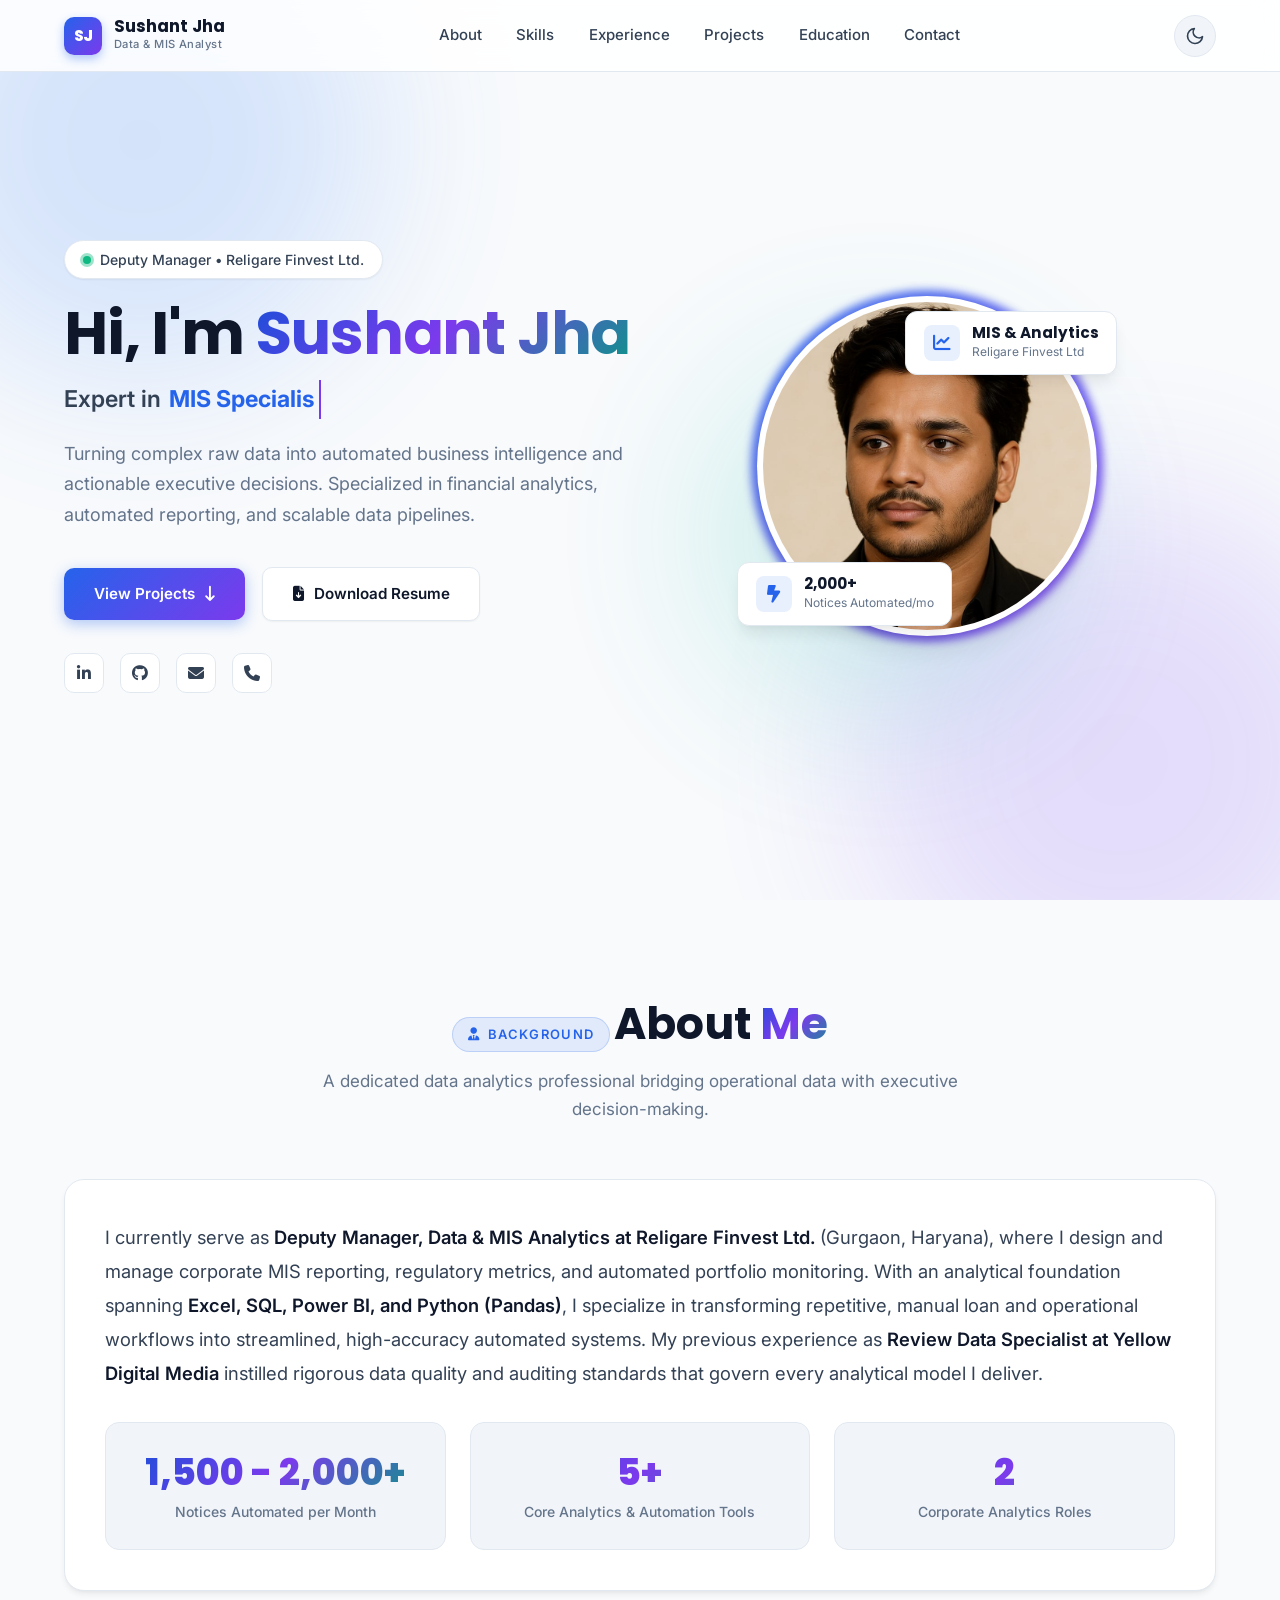
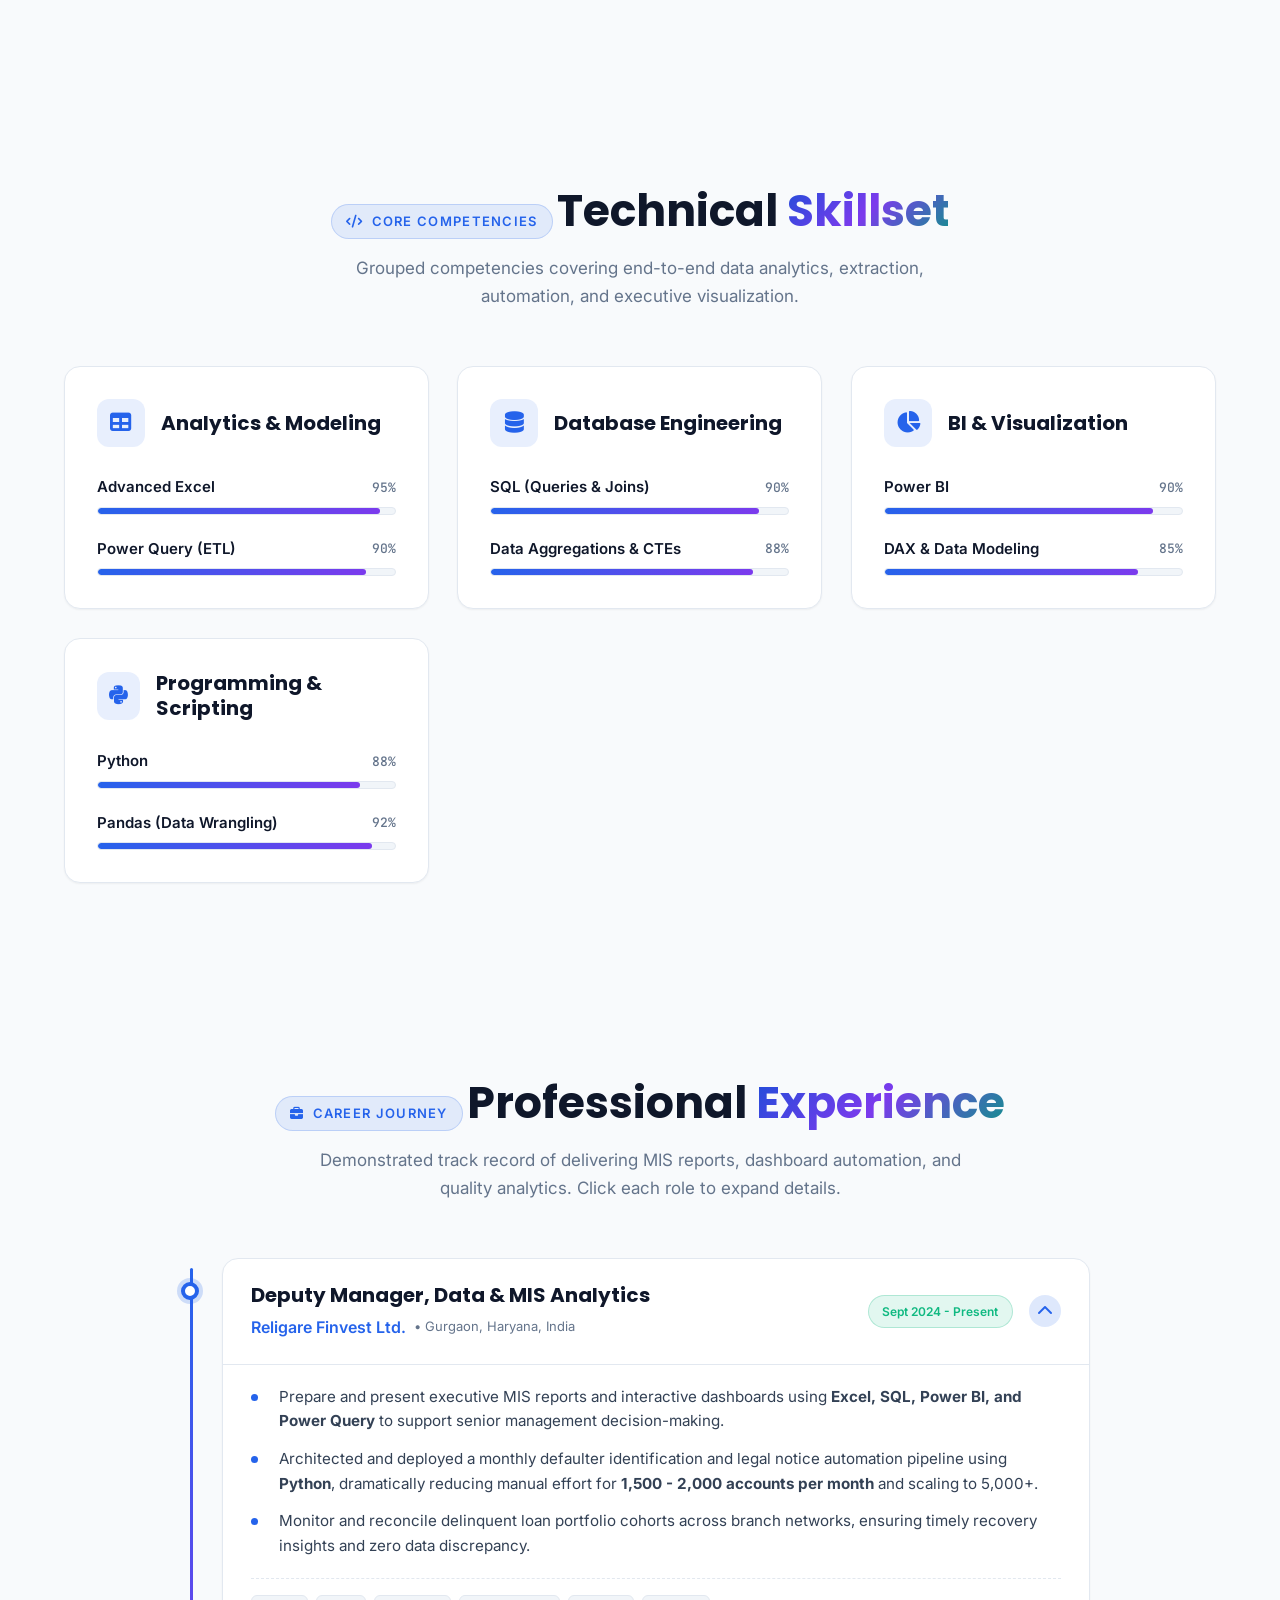
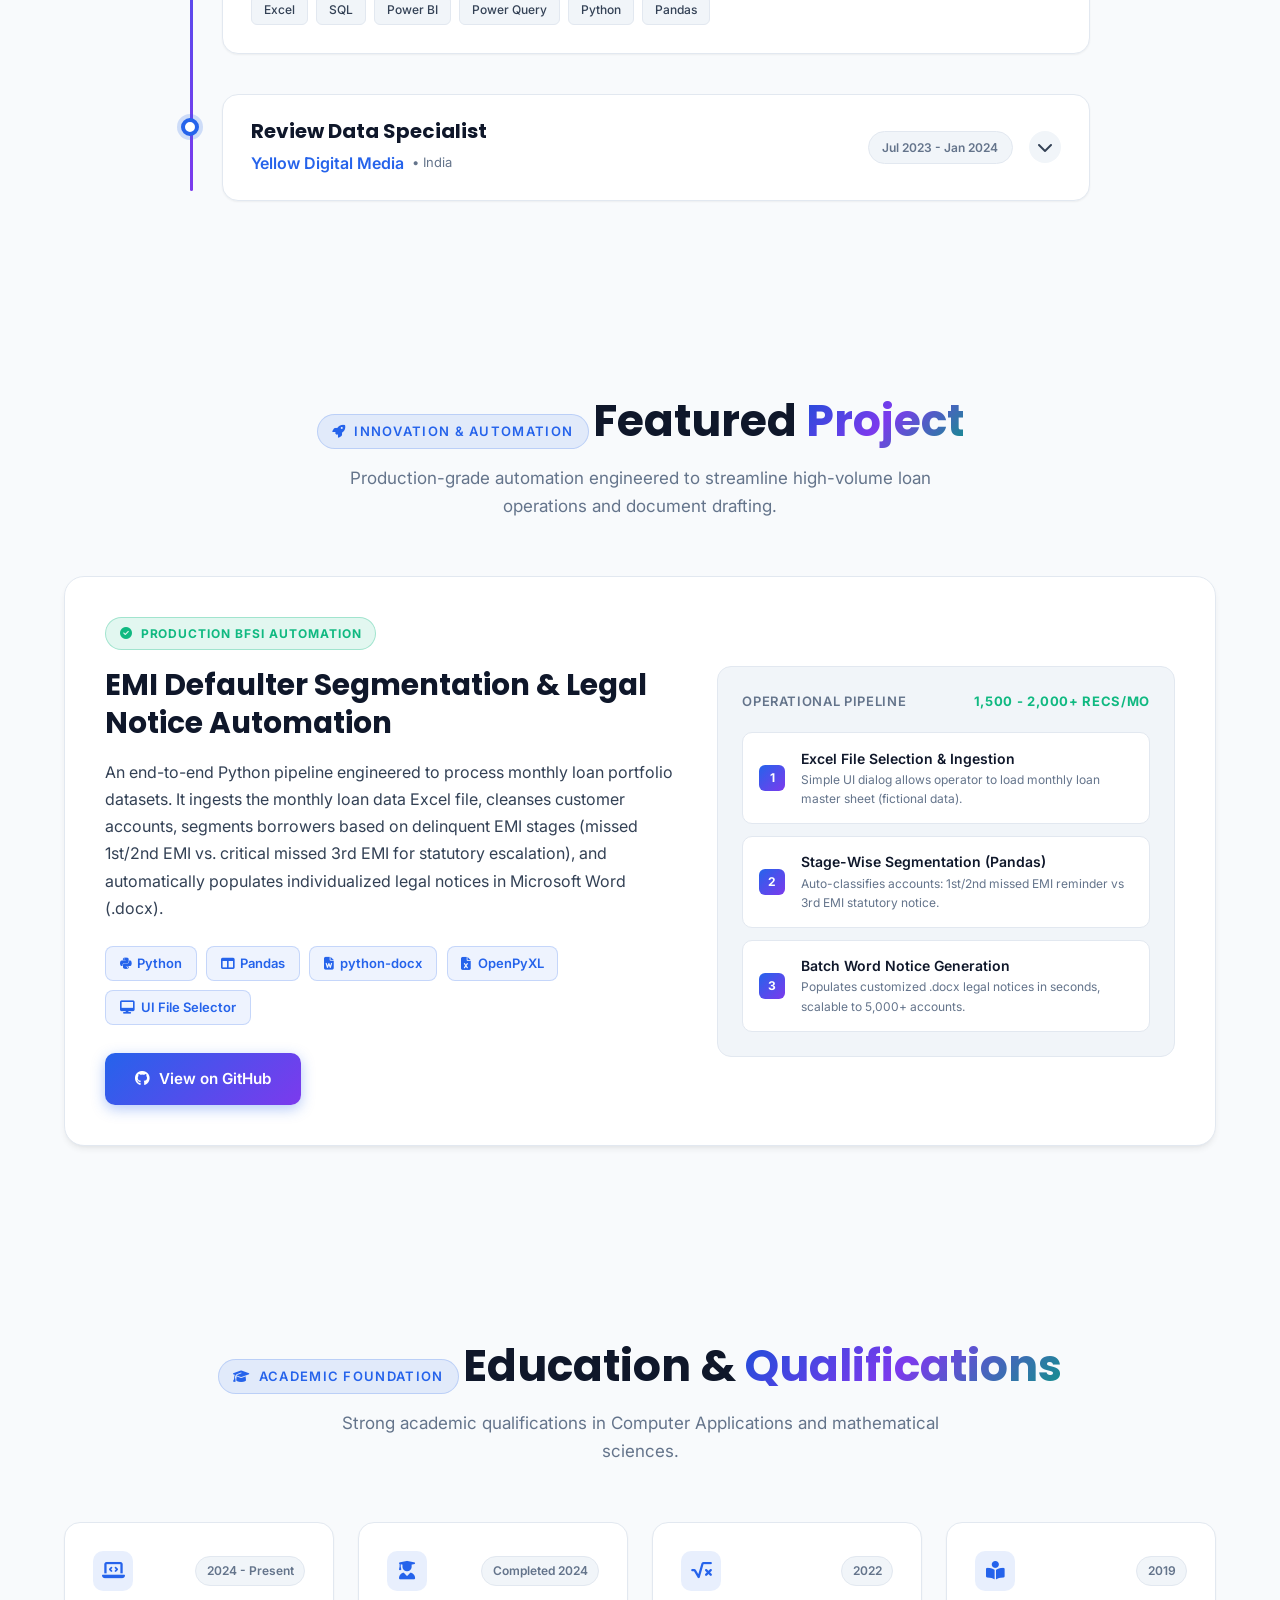
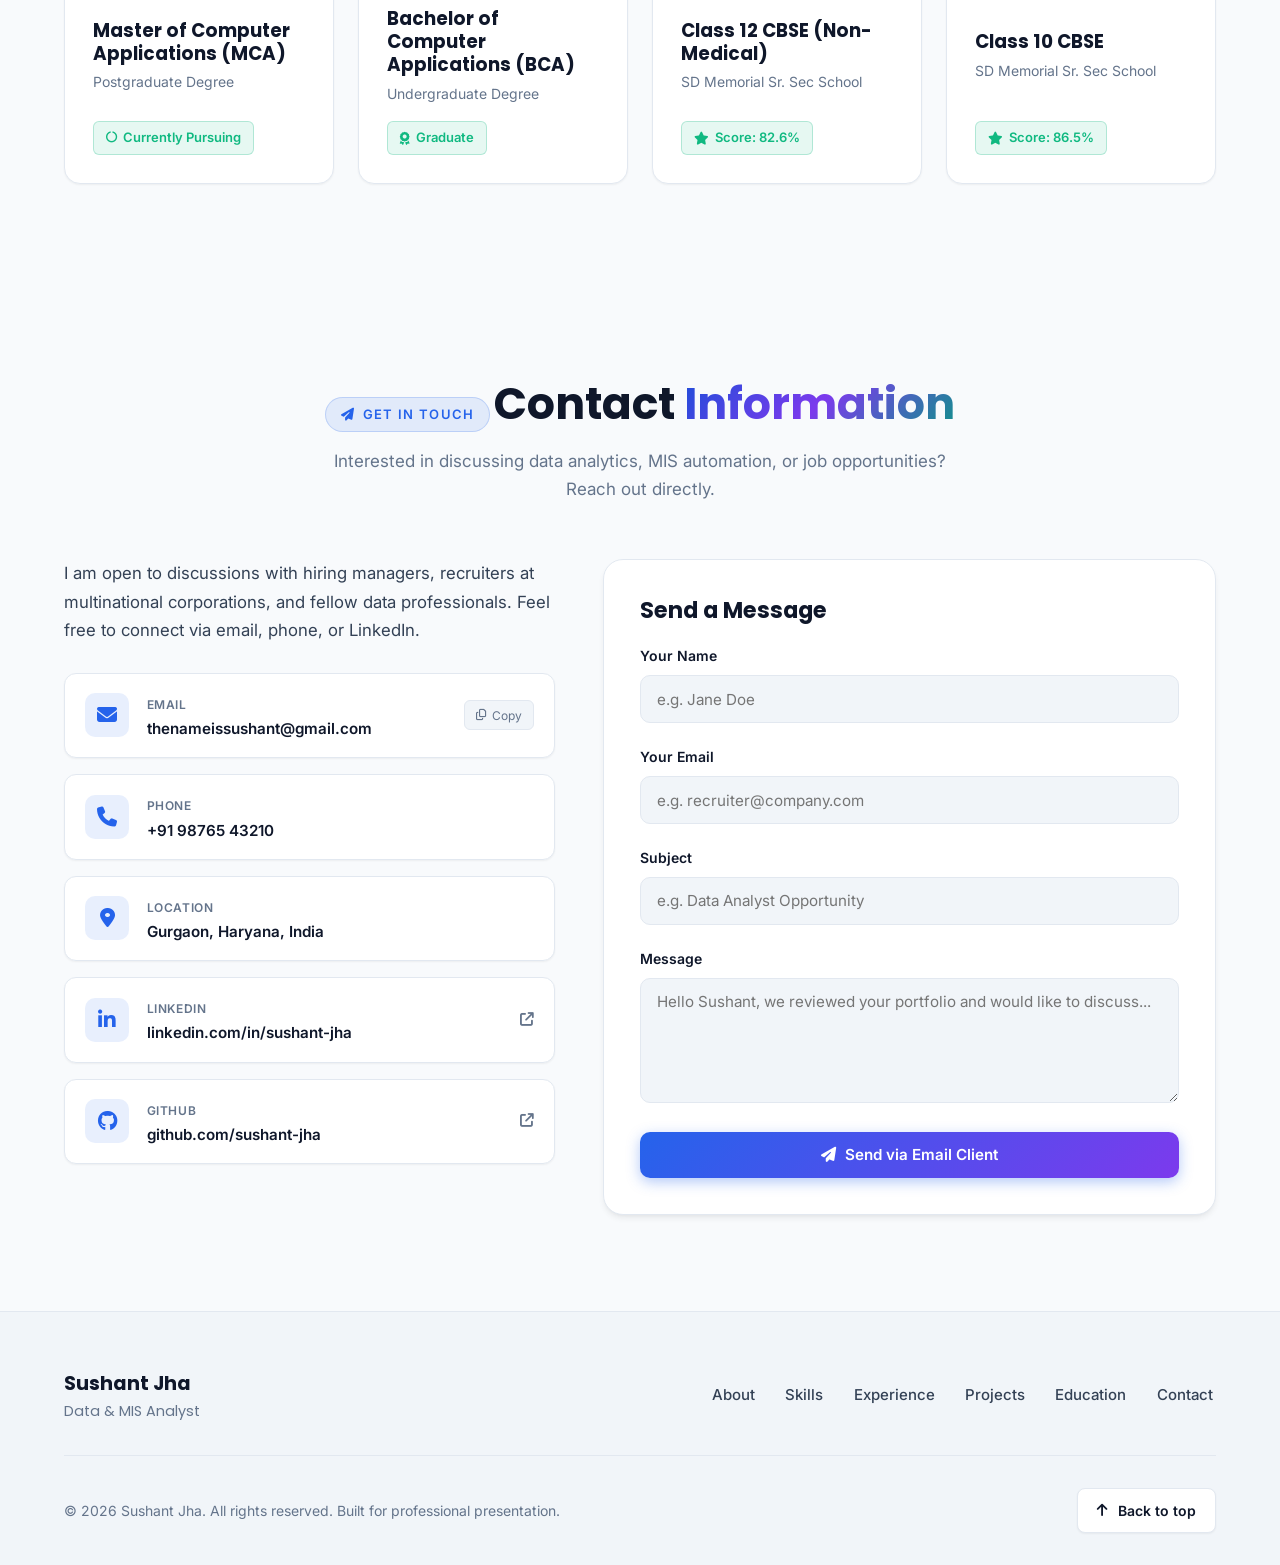
==== commit e3635c51: "Update phone number format in index.html" ====
--- a/index.html
+++ b/index.html
@@ -749,7 +749,7 @@
                 </div>
                 <div class="method-details">
                   <span class="method-title">Phone</span>
-                  <div class="method-value config-phone-text">+91 9XXXXXXXXX</div>
+                  <div class="method-value config-phone-text">+91 9XXX-XX-XXXX</div>
                 </div>
               </a>
 
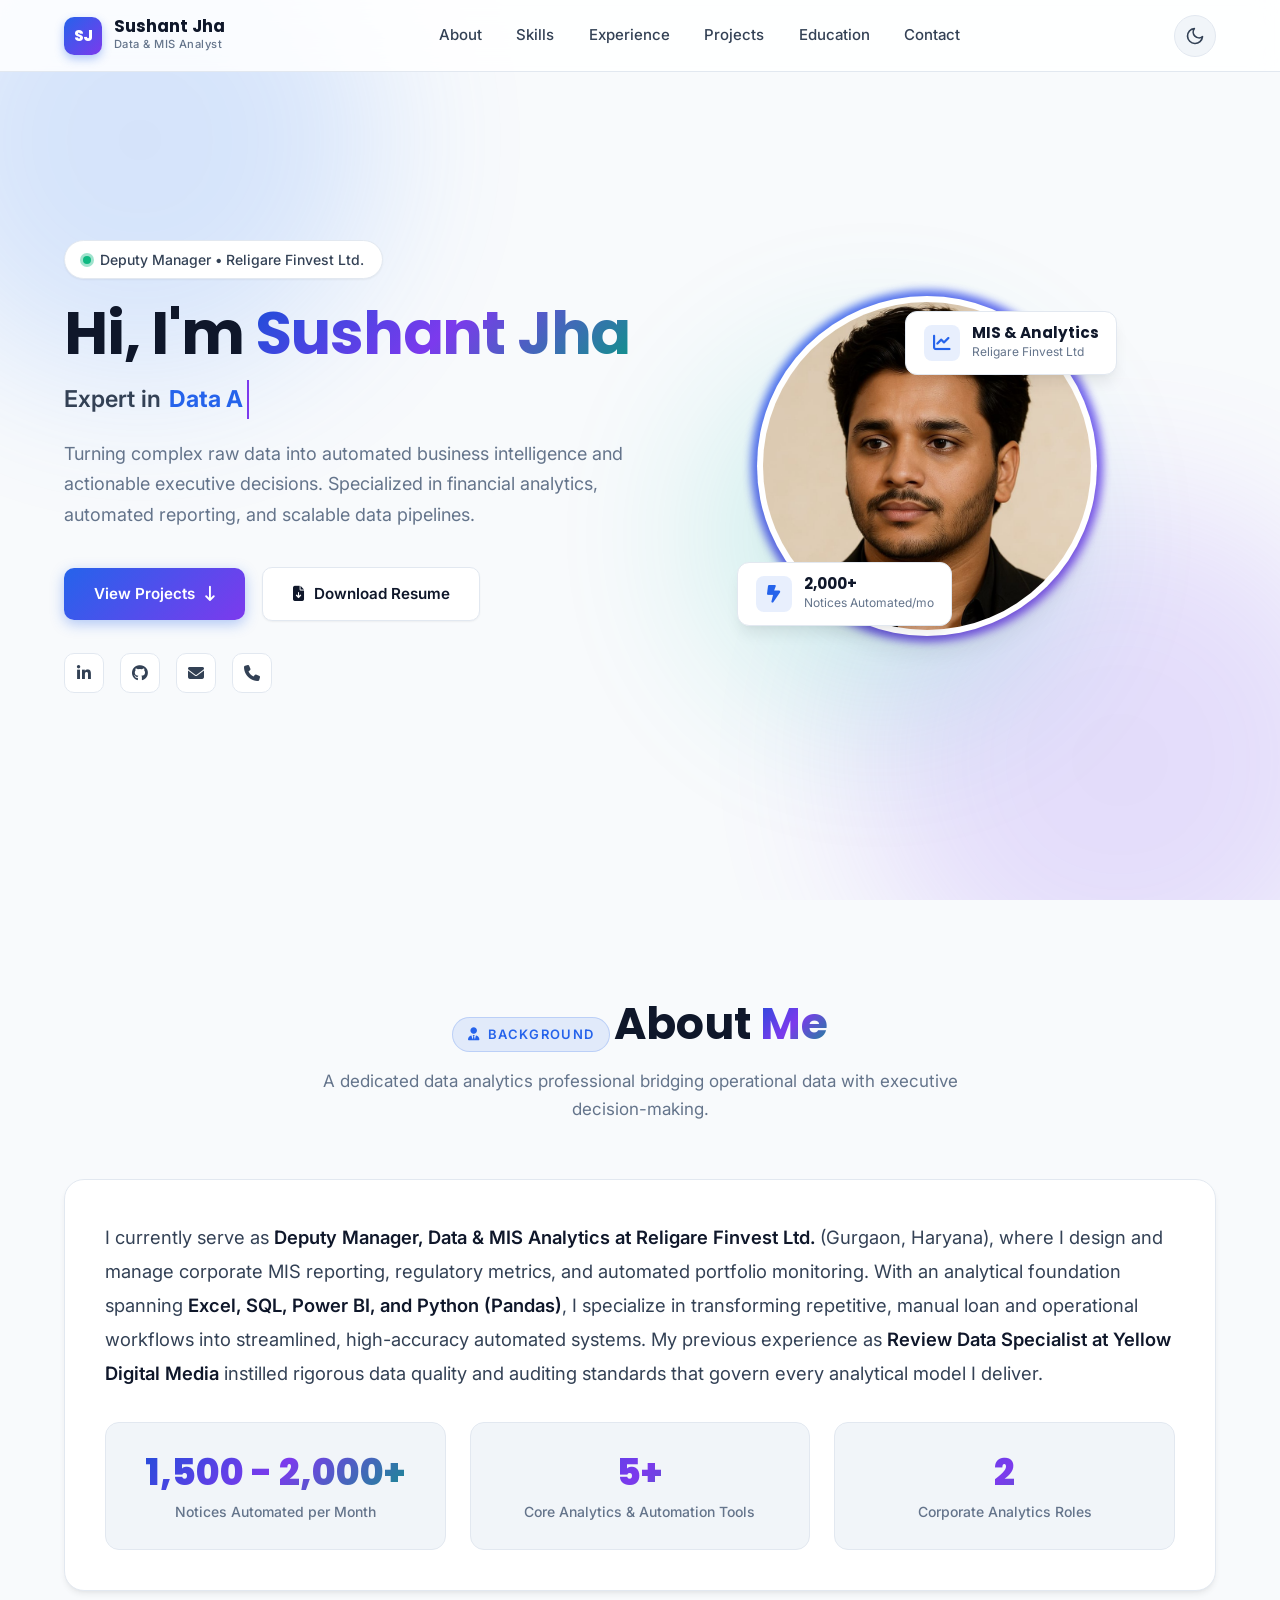
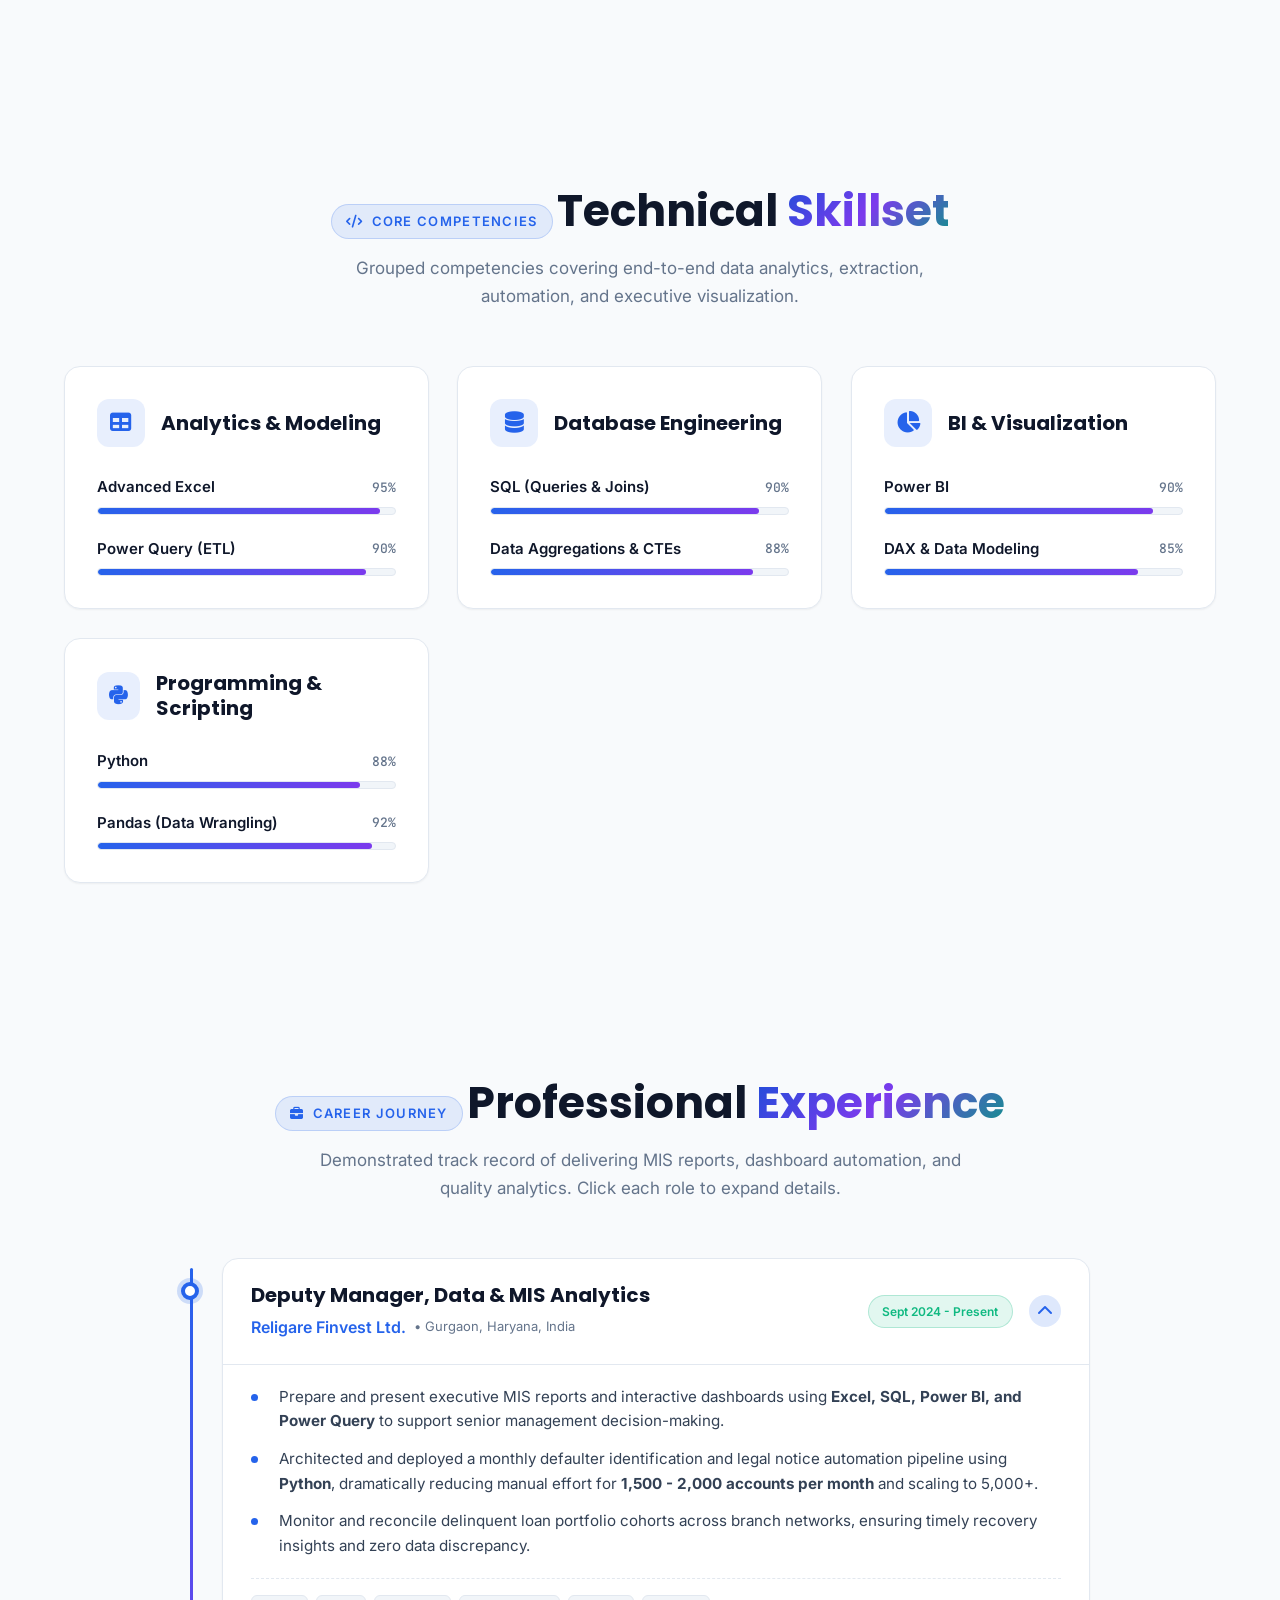
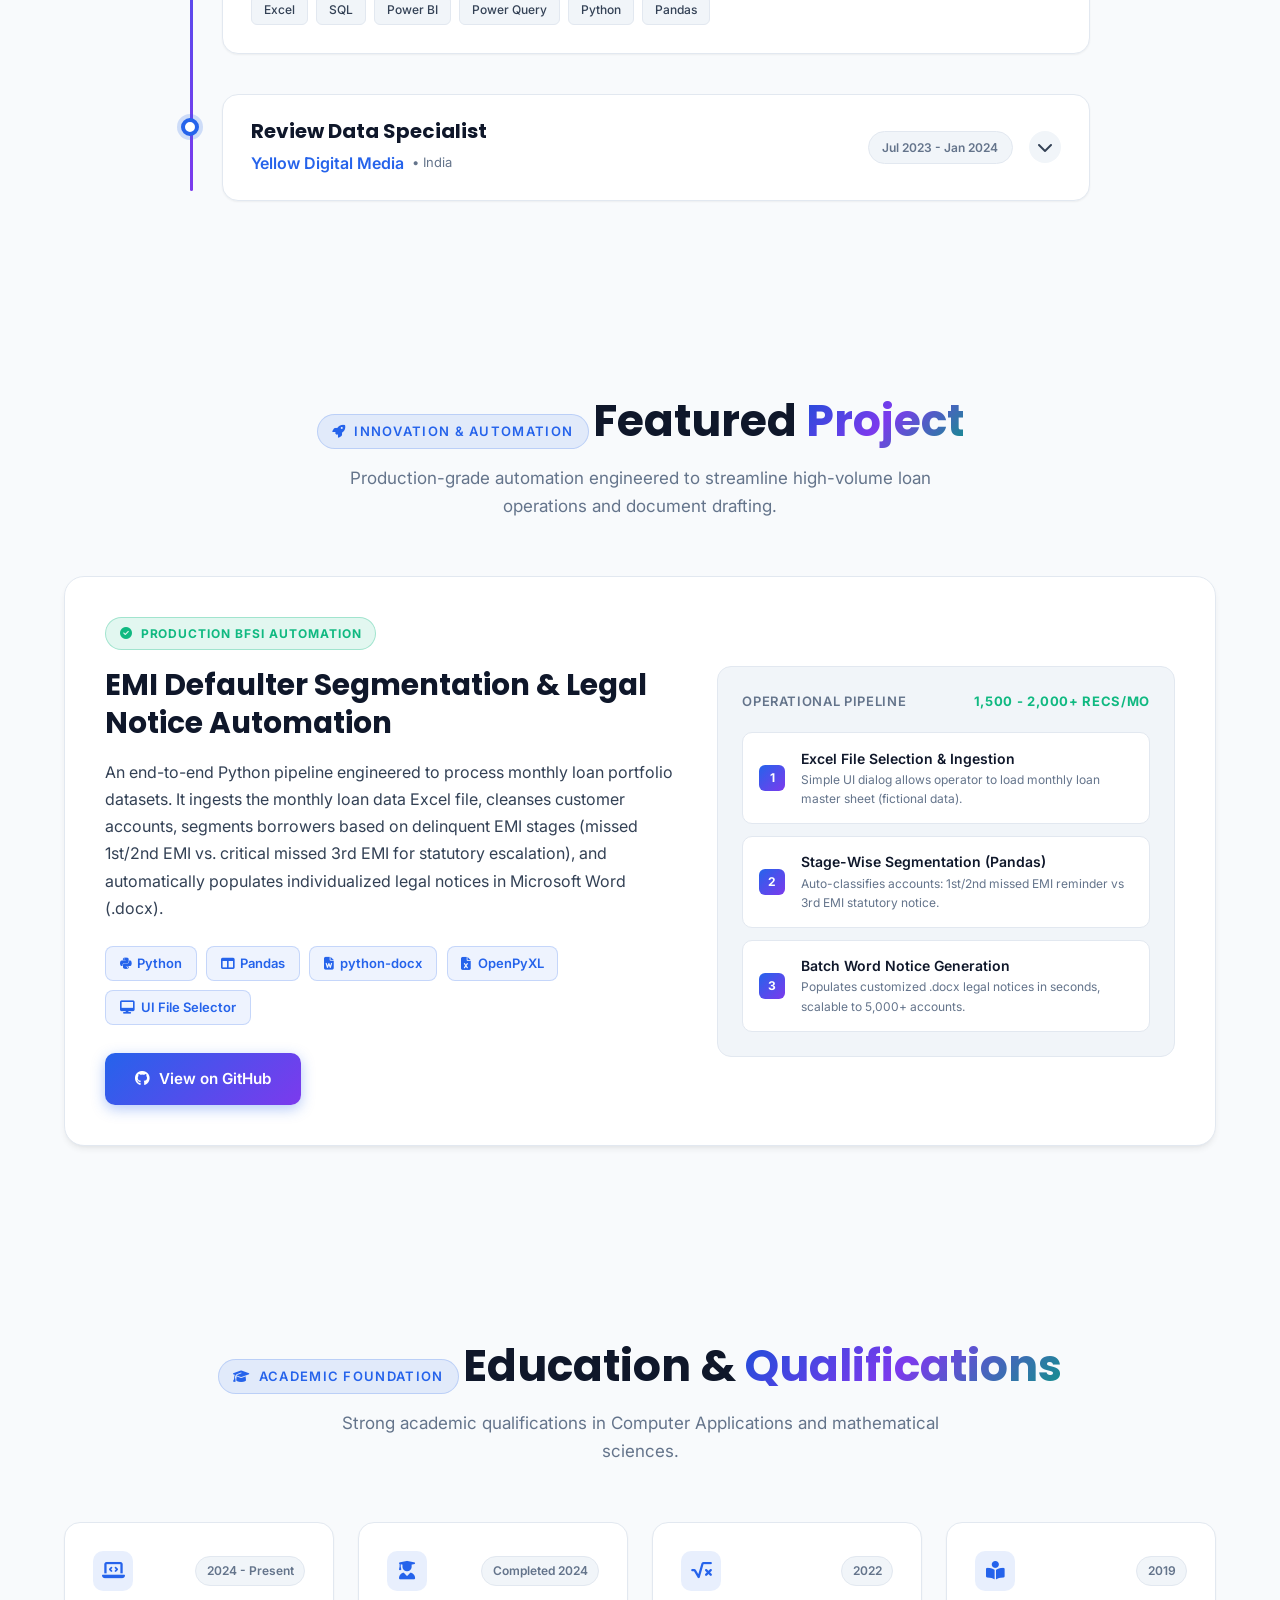
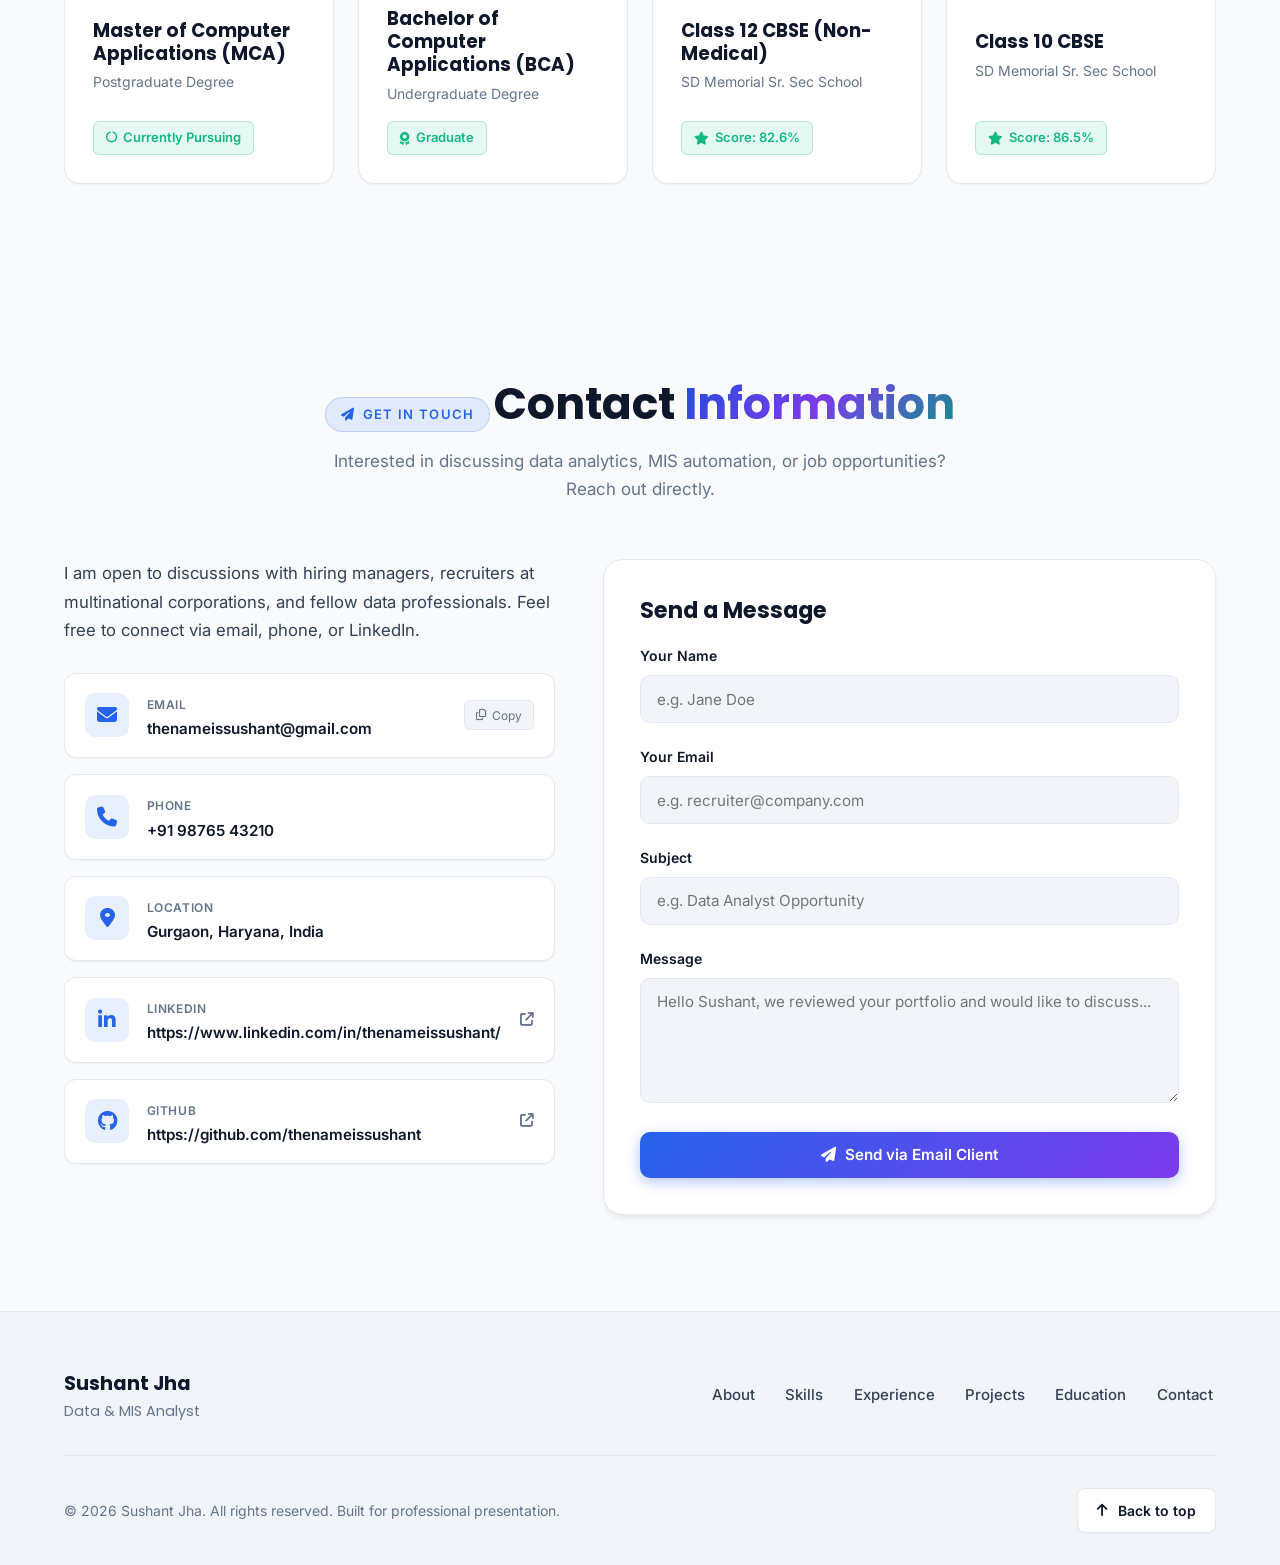
==== commit 7c4243eb: "Links Updated" ====
--- a/index.html
+++ b/index.html
@@ -771,7 +771,7 @@
                 </div>
                 <div class="method-details">
                   <span class="method-title">LinkedIn</span>
-                  <div class="method-value">linkedin.com/in/sushant-jha</div>
+                  <div class="method-value">https://www.linkedin.com/in/thenameissushant/</div>
                 </div>
                 <i class="fa-solid fa-arrow-up-right-from-square" style="color: var(--text-muted); font-size: 0.85rem;" aria-hidden="true"></i>
               </a>
@@ -783,7 +783,7 @@
                 </div>
                 <div class="method-details">
                   <span class="method-title">GitHub</span>
-                  <div class="method-value">github.com/sushant-jha</div>
+                  <div class="method-value">https://github.com/thenameissushant</div>
                 </div>
                 <i class="fa-solid fa-arrow-up-right-from-square" style="color: var(--text-muted); font-size: 0.85rem;" aria-hidden="true"></i>
               </a>
